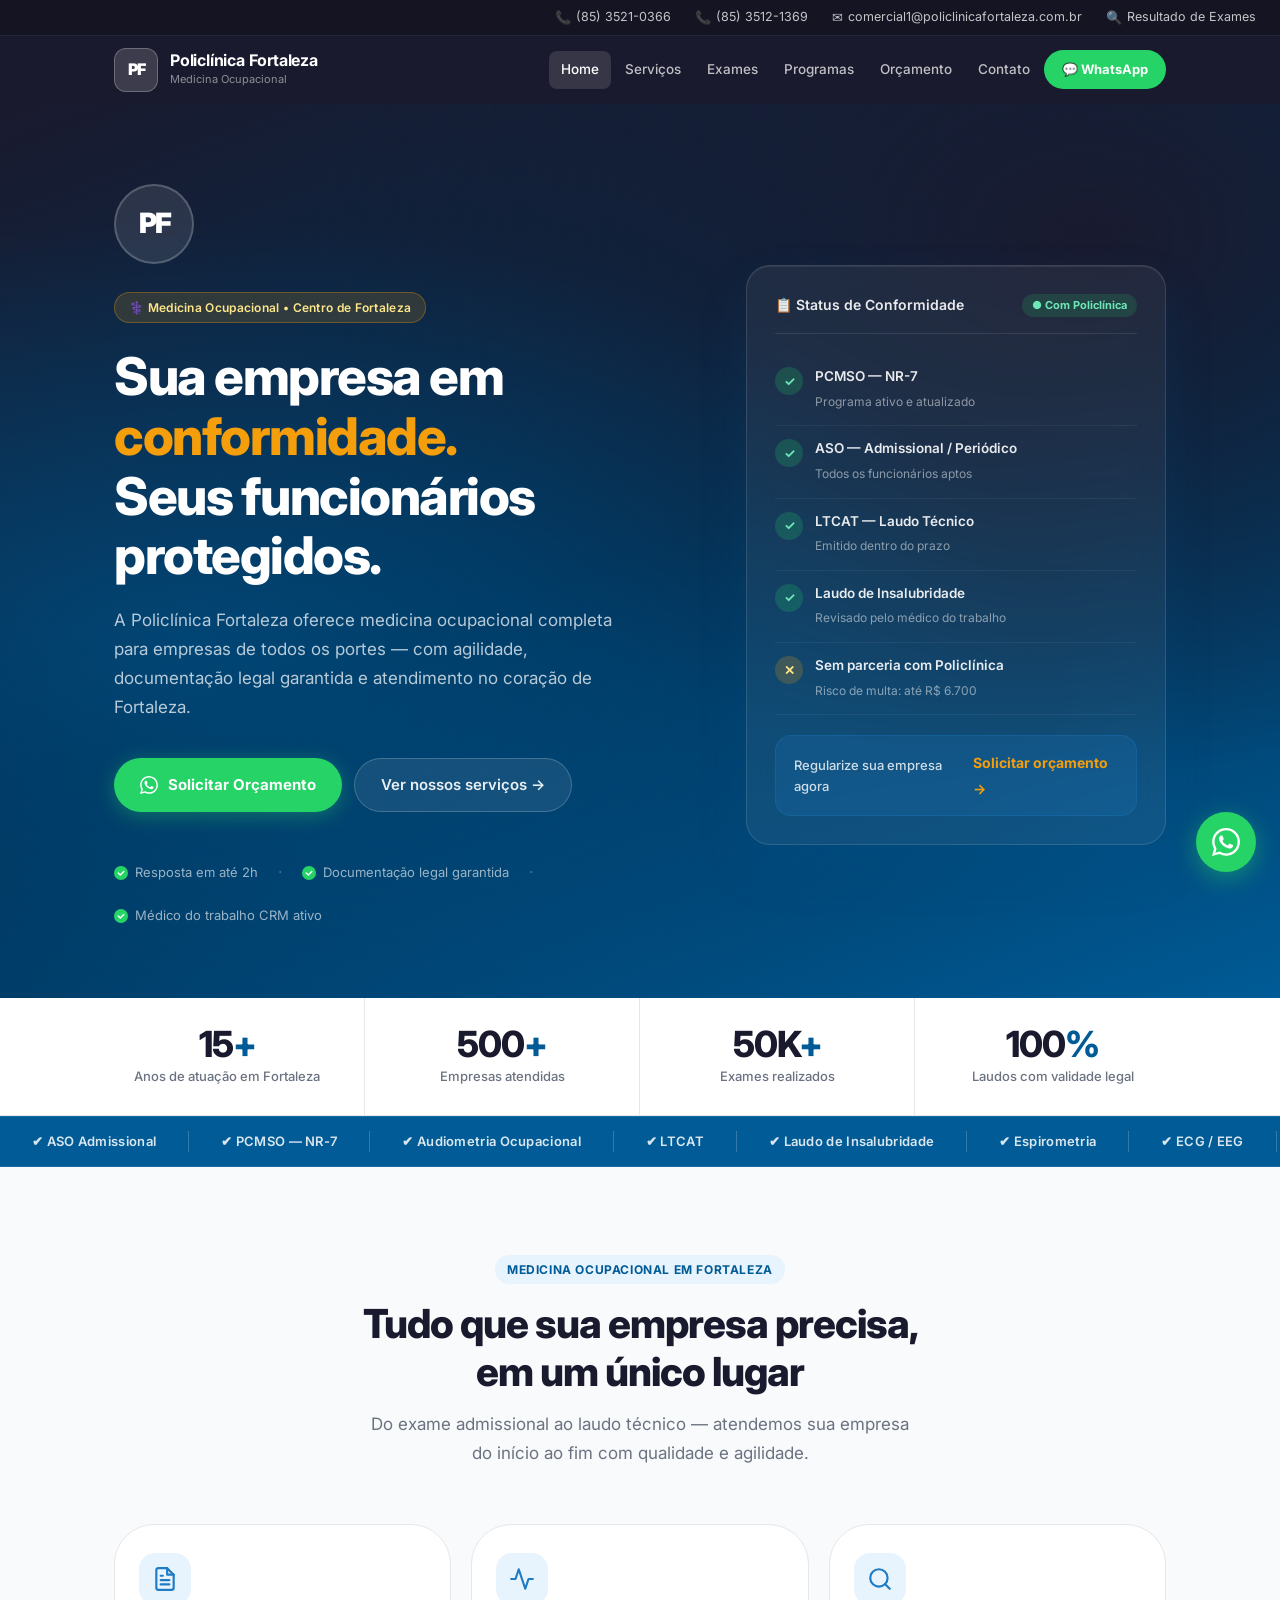
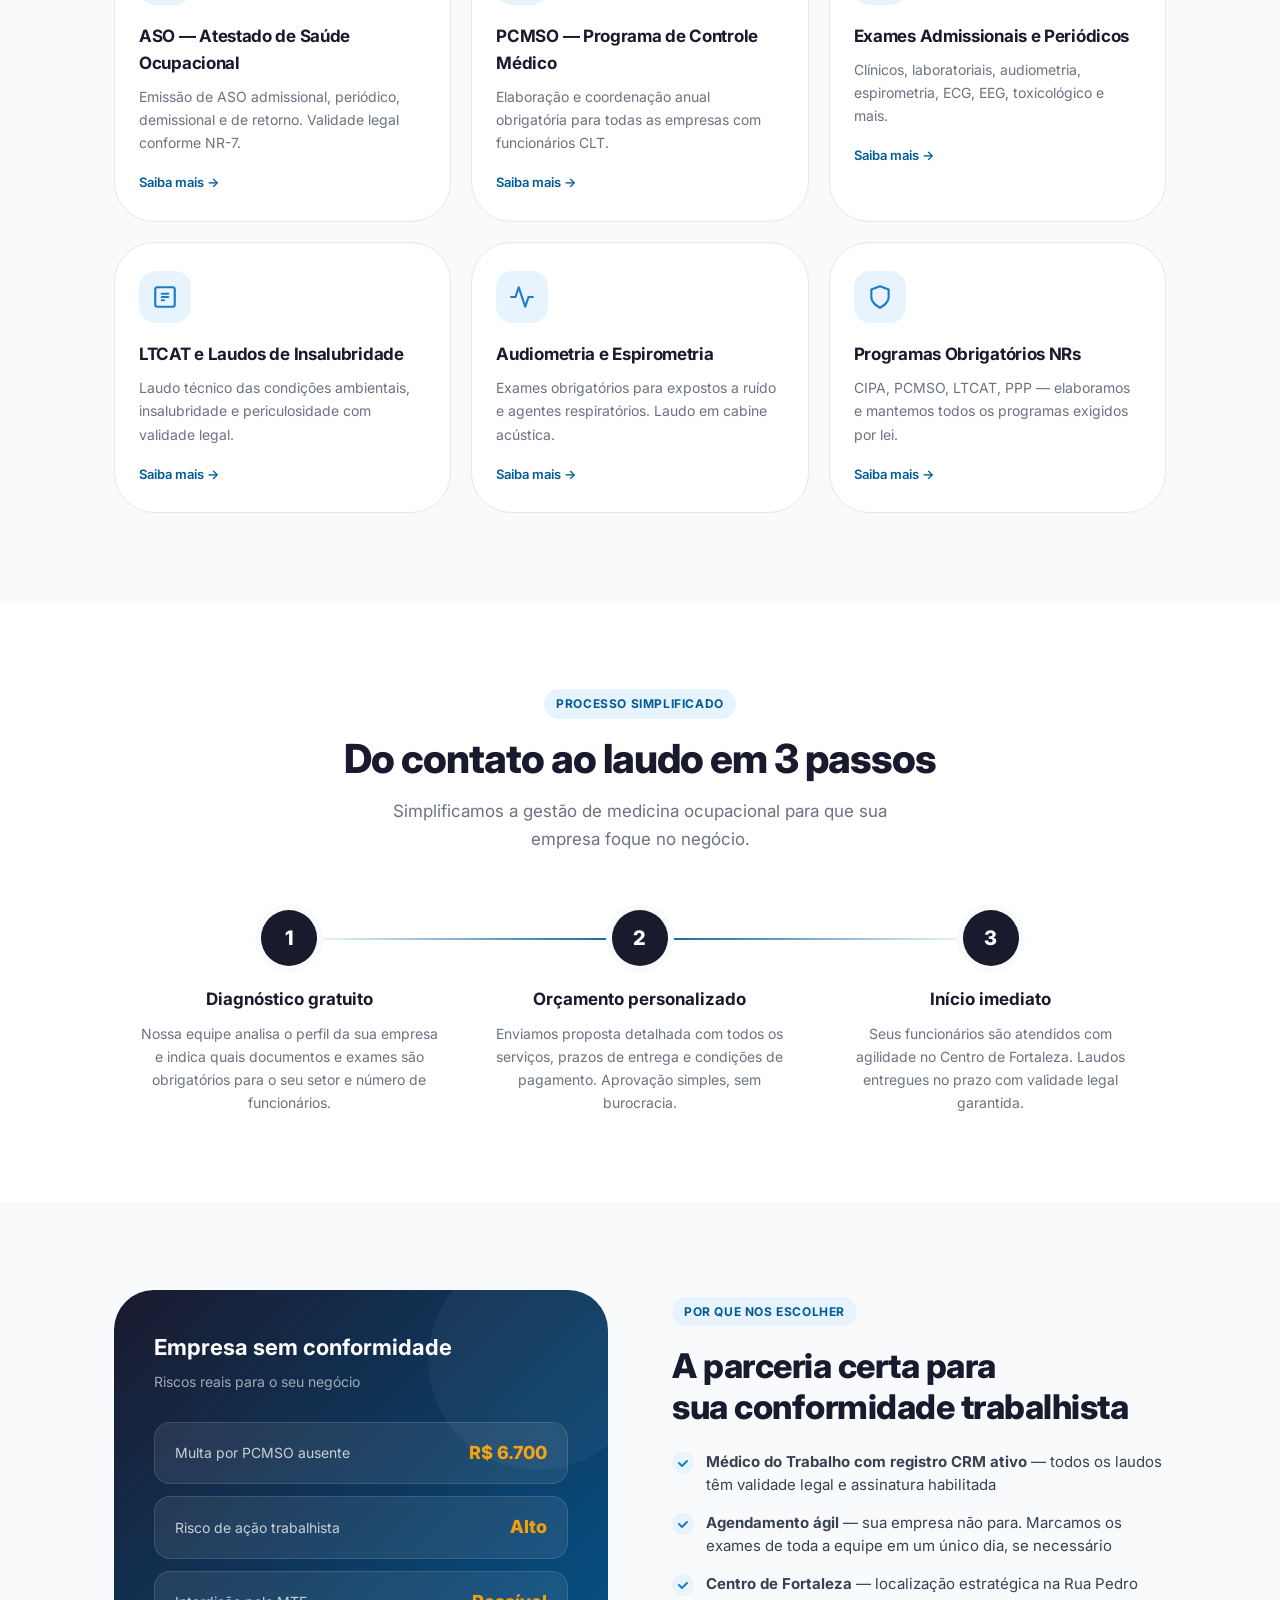
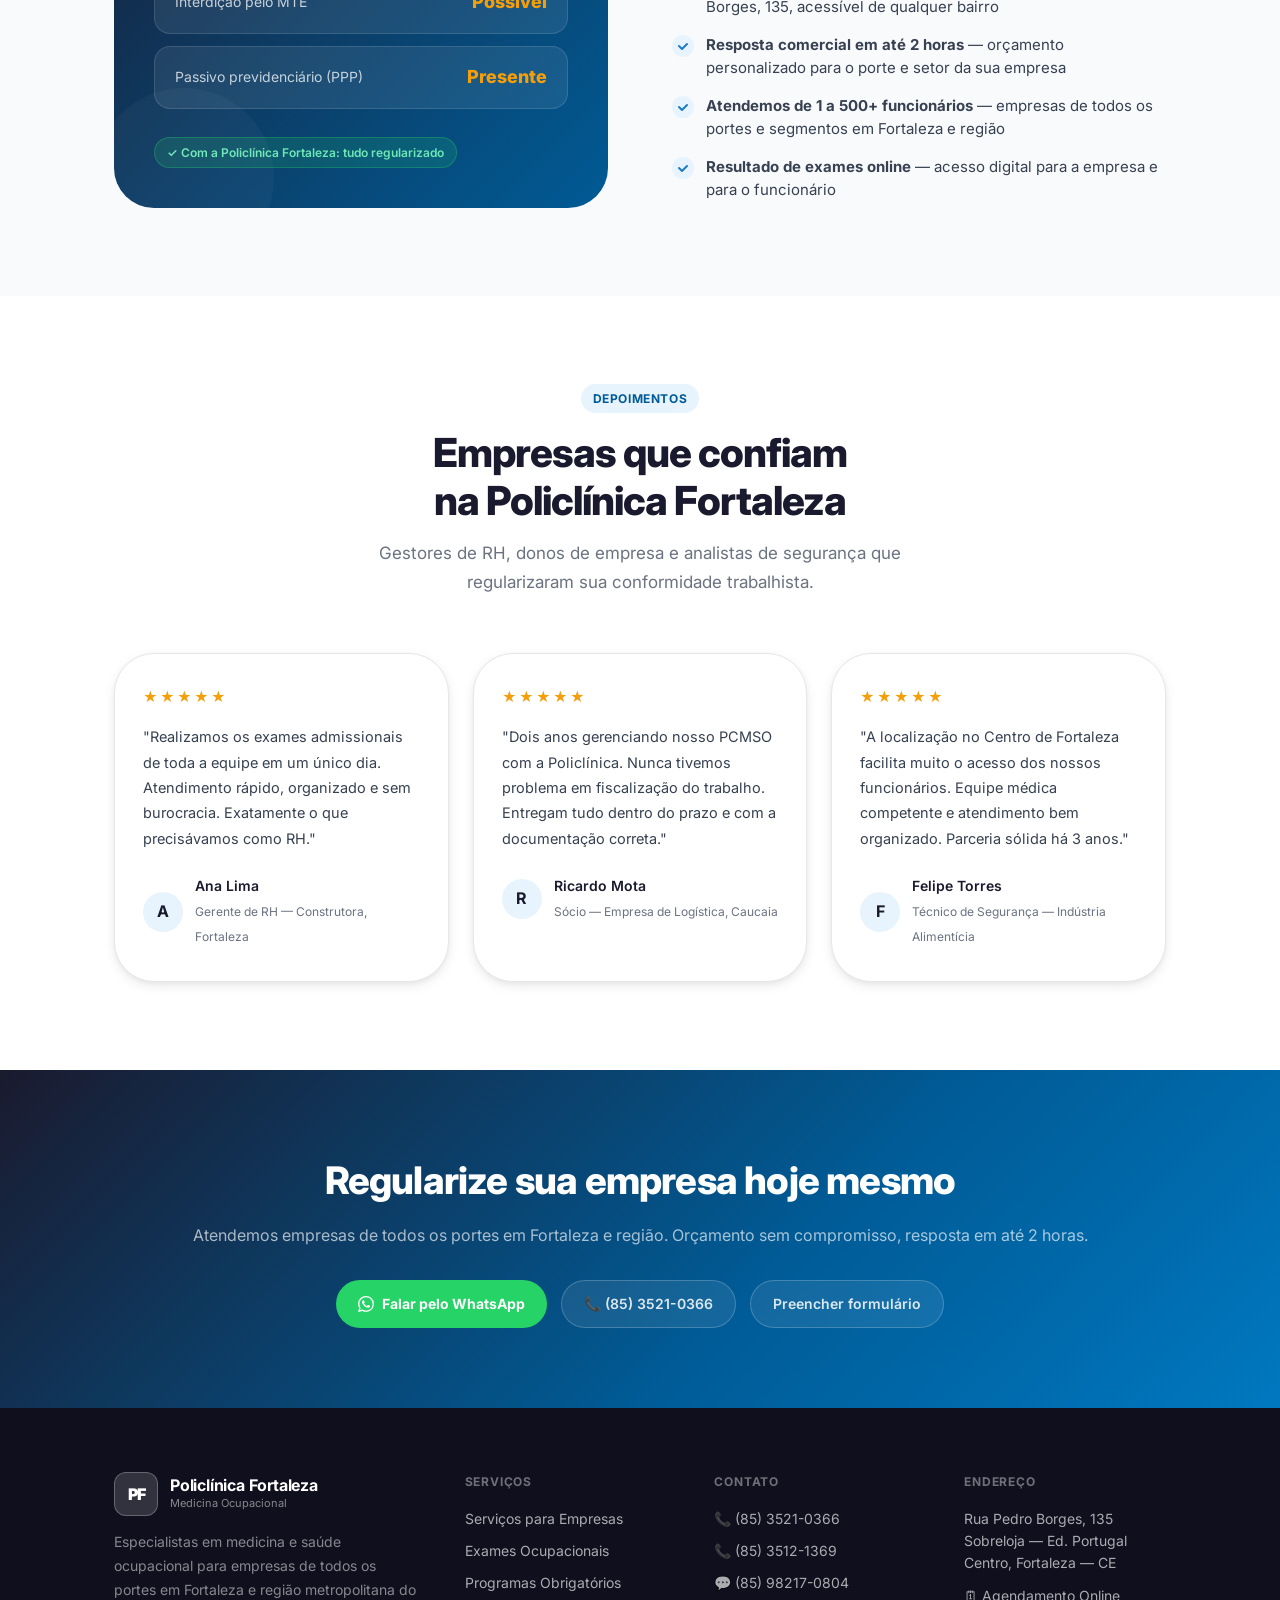
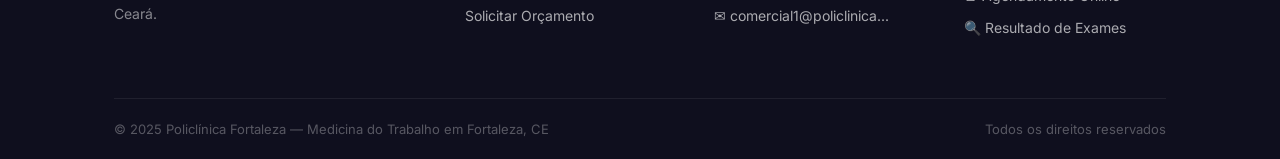
==== index.html @ 047399d8 "Site Policlinica Fortaleza - Medicina Ocupacional B2B" ====
<!DOCTYPE html>
<html lang="pt-BR">
<head>
  <meta charset="UTF-8">
  <meta name="viewport" content="width=device-width, initial-scale=1.0">
  <title>Medicina do Trabalho em Fortaleza | Policlínica Fortaleza</title>
  <meta name="description" content="Clínica especializada em medicina ocupacional para empresas em Fortaleza. ASO, PCMSO, LTCAT, exames e laudos. Atendimento ágil no Centro. Solicite orçamento!">
  <link rel="stylesheet" href="style.css">
  <script type="application/ld+json">
  {"@context":"https://schema.org","@type":"MedicalClinic","name":"Policlínica Fortaleza","description":"Medicina ocupacional e saúde do trabalho para empresas em Fortaleza","telephone":["+55-85-3521-0366","+55-85-3512-1369"],"address":{"@type":"PostalAddress","streetAddress":"Rua Pedro Borges, 135, Sobreloja — Ed. Portugal","addressLocality":"Fortaleza","addressRegion":"CE","addressCountry":"BR"},"medicalSpecialty":"OccupationalMedicine"}
  </script>
</head>
<body>

<!-- HEADER -->
<header class="site-header">
  <div class="header-strip">
    <a href="tel:+558535210366"><span class="strip-icon">📞</span> (85) 3521-0366</a>
    <a href="tel:+558535121369"><span class="strip-icon">📞</span> (85) 3512-1369</a>
    <a href="mailto:comercial1@policlinicafortaleza.com.br"><span class="strip-icon">✉</span> comercial1@policlinicafortaleza.com.br</a>
    <a href="https://www.amplus-tecnologia.com.br/clinica/resultadosexames/index.php?xi=4" target="_blank" rel="noopener"><span class="strip-icon">🔍</span> Resultado de Exames</a>
  </div>
  <div class="header-main container">
    <div class="logo-wrap">
      <div class="logo-icon">PF</div>
      <div class="logo-text">
        <strong>Policlínica Fortaleza</strong>
        <span>Medicina Ocupacional</span>
      </div>
    </div>
    <nav class="main-nav" role="navigation">
      <a href="index.html" class="active">Home</a>
      <a href="index1.html">Serviços</a>
      <a href="index2.html">Exames</a>
      <a href="index3.html">Programas</a>
      <a href="index4.html">Orçamento</a>
      <a href="index5.html">Contato</a>
      <a href="https://wa.me/5585982170804?text=Ol%C3%A1%21+Gostaria+de+um+or%C3%A7amento+para+medicina+do+trabalho+para+minha+empresa." class="header-cta" target="_blank" rel="noopener">💬 WhatsApp</a>
    </nav>
  </div>
</header>

<!-- HERO -->
<section class="hero">
  <div class="container">
    <div class="hero-grid">
      <div class="hero-content">
        <div class="logo-circle">PF</div>
        <div class="hero-badge">⚕️ Medicina Ocupacional • Centro de Fortaleza</div>
        <h1>Sua empresa em <em>conformidade.</em><br>Seus funcionários protegidos.</h1>
        <p class="hero-sub">A Policlínica Fortaleza oferece medicina ocupacional completa para empresas de todos os portes — com agilidade, documentação legal garantida e atendimento no coração de Fortaleza.</p>
        <div class="hero-btns">
          <a href="https://wa.me/5585982170804?text=Ol%C3%A1%21+Gostaria+de+um+or%C3%A7amento+para+medicina+do+trabalho+para+minha+empresa." class="btn-wa-hero" target="_blank" rel="noopener">
            <svg xmlns="http://www.w3.org/2000/svg" width="18" height="18" fill="currentColor" viewBox="0 0 24 24"><path d="M17.472 14.382c-.297-.149-1.758-.867-2.03-.967-.273-.099-.471-.148-.67.15-.197.297-.767.966-.94 1.164-.173.199-.347.223-.644.075-.297-.15-1.255-.463-2.39-1.475-.883-.788-1.48-1.761-1.653-2.059-.173-.297-.018-.458.13-.606.134-.133.298-.347.446-.52.149-.174.198-.298.298-.497.099-.198.05-.371-.025-.52-.075-.149-.669-1.612-.916-2.207-.242-.579-.487-.5-.669-.51-.173-.008-.371-.01-.57-.01-.198 0-.52.074-.792.372-.272.297-1.04 1.016-1.04 2.479 0 1.462 1.065 2.875 1.213 3.074.149.198 2.096 3.2 5.077 4.487.709.306 1.262.489 1.694.625.712.227 1.36.195 1.871.118.571-.085 1.758-.719 2.006-1.413.248-.694.248-1.289.173-1.413-.074-.124-.272-.198-.57-.347m-5.421 7.403h-.004a9.87 9.87 0 01-5.031-1.378l-.361-.214-3.741.982.998-3.648-.235-.374a9.86 9.86 0 01-1.51-5.26c.001-5.45 4.436-9.884 9.888-9.884 2.64 0 5.122 1.03 6.988 2.898a9.825 9.825 0 012.893 6.994c-.003 5.45-4.437 9.884-9.885 9.884m8.413-18.297A11.815 11.815 0 0012.05 0C5.495 0 .16 5.335.157 11.892c0 2.096.547 4.142 1.588 5.945L.057 24l6.305-1.654a11.882 11.882 0 005.683 1.448h.005c6.554 0 11.89-5.335 11.893-11.893a11.821 11.821 0 00-3.48-8.413z"/></svg>
            Solicitar Orçamento
          </a>
          <a href="index1.html" class="btn-ghost-hero">Ver nossos serviços →</a>
        </div>
        <div class="hero-proof">
          <div class="proof-item">
            <svg width="14" height="14" viewBox="0 0 20 20" fill="none"><circle cx="10" cy="10" r="10" fill="#25D366"/><path d="M6 10l3 3 5-5" stroke="white" stroke-width="2" stroke-linecap="round" stroke-linejoin="round"/></svg>
            Resposta em até 2h
          </div>
          <span class="proof-dot">·</span>
          <div class="proof-item">
            <svg width="14" height="14" viewBox="0 0 20 20" fill="none"><circle cx="10" cy="10" r="10" fill="#25D366"/><path d="M6 10l3 3 5-5" stroke="white" stroke-width="2" stroke-linecap="round" stroke-linejoin="round"/></svg>
            Documentação legal garantida
          </div>
          <span class="proof-dot">·</span>
          <div class="proof-item">
            <svg width="14" height="14" viewBox="0 0 20 20" fill="none"><circle cx="10" cy="10" r="10" fill="#25D366"/><path d="M6 10l3 3 5-5" stroke="white" stroke-width="2" stroke-linecap="round" stroke-linejoin="round"/></svg>
            Médico do trabalho CRM ativo
          </div>
        </div>
      </div>

      <!-- Compliance Card -->
      <div class="hero-visual">
        <div class="compliance-card">
          <div class="cc-header">
            <span class="cc-title">📋 Status de Conformidade</span>
            <span class="cc-status-ok">● Com Policlínica</span>
          </div>
          <div class="cc-item">
            <div class="cc-icon ok">✓</div>
            <div class="cc-item-text">
              <strong>PCMSO — NR-7</strong>
              <span>Programa ativo e atualizado</span>
            </div>
          </div>
          <div class="cc-item">
            <div class="cc-icon ok">✓</div>
            <div class="cc-item-text">
              <strong>ASO — Admissional / Periódico</strong>
              <span>Todos os funcionários aptos</span>
            </div>
          </div>
          <div class="cc-item">
            <div class="cc-icon ok">✓</div>
            <div class="cc-item-text">
              <strong>LTCAT — Laudo Técnico</strong>
              <span>Emitido dentro do prazo</span>
            </div>
          </div>
          <div class="cc-item">
            <div class="cc-icon ok">✓</div>
            <div class="cc-item-text">
              <strong>Laudo de Insalubridade</strong>
              <span>Revisado pelo médico do trabalho</span>
            </div>
          </div>
          <div class="cc-item">
            <div class="cc-icon warn">✕</div>
            <div class="cc-item-text">
              <strong>Sem parceria com Policlínica</strong>
              <span>Risco de multa: até R$ 6.700</span>
            </div>
          </div>
          <div class="cc-footer">
            <span>Regularize sua empresa agora</span>
            <a href="index4.html" style="color:inherit;"><strong>Solicitar orçamento →</strong></a>
          </div>
        </div>
      </div>
    </div>
  </div>
</section>

<!-- STATS BAR -->
<div class="stats-bar">
  <div class="container" style="padding:0;">
    <div class="stats-grid">
      <div class="stat-item">
        <div class="stat-num">15<span>+</span></div>
        <div class="stat-label">Anos de atuação em Fortaleza</div>
      </div>
      <div class="stat-item">
        <div class="stat-num">500<span>+</span></div>
        <div class="stat-label">Empresas atendidas</div>
      </div>
      <div class="stat-item">
        <div class="stat-num">50K<span>+</span></div>
        <div class="stat-label">Exames realizados</div>
      </div>
      <div class="stat-item">
        <div class="stat-num">100<span>%</span></div>
        <div class="stat-label">Laudos com validade legal</div>
      </div>
    </div>
  </div>
</div>

<!-- MARQUEE DE SERVIÇOS -->
<div class="marquee-wrap">
  <div class="marquee-track">
    <span class="marquee-item">✔ ASO Admissional</span>
    <span class="marquee-item">✔ PCMSO — NR-7</span>
    <span class="marquee-item">✔ Audiometria Ocupacional</span>
    <span class="marquee-item">✔ LTCAT</span>
    <span class="marquee-item">✔ Laudo de Insalubridade</span>
    <span class="marquee-item">✔ Espirometria</span>
    <span class="marquee-item">✔ ECG / EEG</span>
    <span class="marquee-item">✔ Exame Toxicológico</span>
    <span class="marquee-item">✔ PPP</span>
    <span class="marquee-item">✔ Laudo de Periculosidade</span>
    <span class="marquee-item">✔ Exames Laboratoriais</span>
    <span class="marquee-item">✔ Treinamentos NR</span>
    <!-- duplicado para loop contínuo -->
    <span class="marquee-item">✔ ASO Admissional</span>
    <span class="marquee-item">✔ PCMSO — NR-7</span>
    <span class="marquee-item">✔ Audiometria Ocupacional</span>
    <span class="marquee-item">✔ LTCAT</span>
    <span class="marquee-item">✔ Laudo de Insalubridade</span>
    <span class="marquee-item">✔ Espirometria</span>
    <span class="marquee-item">✔ ECG / EEG</span>
    <span class="marquee-item">✔ Exame Toxicológico</span>
    <span class="marquee-item">✔ PPP</span>
    <span class="marquee-item">✔ Laudo de Periculosidade</span>
    <span class="marquee-item">✔ Exames Laboratoriais</span>
    <span class="marquee-item">✔ Treinamentos NR</span>
  </div>
</div>

<!-- SERVIÇOS -->
<section class="section section-alt" id="servicos">
  <div class="container">
    <div class="section-header">
      <span class="tag">Medicina Ocupacional em Fortaleza</span>
      <h2>Tudo que sua empresa precisa,<br>em um único lugar</h2>
      <p>Do exame admissional ao laudo técnico — atendemos sua empresa do início ao fim com qualidade e agilidade.</p>
    </div>
    <div class="services-grid">

      <a href="index1.html" class="service-card" style="text-decoration:none;">
        <div class="service-icon">
          <svg viewBox="0 0 24 24" fill="none" stroke="#1E7BC4" stroke-width="2" stroke-linecap="round" stroke-linejoin="round"><path d="M14 2H6a2 2 0 00-2 2v16a2 2 0 002 2h12a2 2 0 002-2V8z"/><polyline points="14 2 14 8 20 8"/><line x1="16" y1="13" x2="8" y2="13"/><line x1="16" y1="17" x2="8" y2="17"/><polyline points="10 9 9 9 8 9"/></svg>
        </div>
        <h3>ASO — Atestado de Saúde Ocupacional</h3>
        <p>Emissão de ASO admissional, periódico, demissional e de retorno. Validade legal conforme NR-7.</p>
        <span class="service-link">Saiba mais →</span>
      </a>

      <a href="index1.html" class="service-card" style="text-decoration:none;">
        <div class="service-icon">
          <svg viewBox="0 0 24 24" fill="none" stroke="#1E7BC4" stroke-width="2" stroke-linecap="round" stroke-linejoin="round"><path d="M22 12h-4l-3 9L9 3l-3 9H2"/></svg>
        </div>
        <h3>PCMSO — Programa de Controle Médico</h3>
        <p>Elaboração e coordenação anual obrigatória para todas as empresas com funcionários CLT.</p>
        <span class="service-link">Saiba mais →</span>
      </a>

      <a href="index2.html" class="service-card" style="text-decoration:none;">
        <div class="service-icon">
          <svg viewBox="0 0 24 24" fill="none" stroke="#1E7BC4" stroke-width="2" stroke-linecap="round" stroke-linejoin="round"><circle cx="11" cy="11" r="8"/><line x1="21" y1="21" x2="16.65" y2="16.65"/></svg>
        </div>
        <h3>Exames Admissionais e Periódicos</h3>
        <p>Clínicos, laboratoriais, audiometria, espirometria, ECG, EEG, toxicológico e mais.</p>
        <span class="service-link">Saiba mais →</span>
      </a>

      <a href="index3.html" class="service-card" style="text-decoration:none;">
        <div class="service-icon">
          <svg viewBox="0 0 24 24" fill="none" stroke="#1E7BC4" stroke-width="2" stroke-linecap="round" stroke-linejoin="round"><rect x="3" y="3" width="18" height="18" rx="2" ry="2"/><line x1="9" y1="9" x2="15" y2="9"/><line x1="9" y1="12" x2="15" y2="12"/><line x1="9" y1="15" x2="11" y2="15"/></svg>
        </div>
        <h3>LTCAT e Laudos de Insalubridade</h3>
        <p>Laudo técnico das condições ambientais, insalubridade e periculosidade com validade legal.</p>
        <span class="service-link">Saiba mais →</span>
      </a>

      <a href="index2.html" class="service-card" style="text-decoration:none;">
        <div class="service-icon">
          <svg viewBox="0 0 24 24" fill="none" stroke="#1E7BC4" stroke-width="2" stroke-linecap="round" stroke-linejoin="round"><polyline points="22 12 18 12 15 21 9 3 6 12 2 12"/></svg>
        </div>
        <h3>Audiometria e Espirometria</h3>
        <p>Exames obrigatórios para expostos a ruído e agentes respiratórios. Laudo em cabine acústica.</p>
        <span class="service-link">Saiba mais →</span>
      </a>

      <a href="index3.html" class="service-card" style="text-decoration:none;">
        <div class="service-icon">
          <svg viewBox="0 0 24 24" fill="none" stroke="#1E7BC4" stroke-width="2" stroke-linecap="round" stroke-linejoin="round"><path d="M12 22s8-4 8-10V5l-8-3-8 3v7c0 6 8 10 8 10z"/></svg>
        </div>
        <h3>Programas Obrigatórios NRs</h3>
        <p>CIPA, PCMSO, LTCAT, PPP — elaboramos e mantemos todos os programas exigidos por lei.</p>
        <span class="service-link">Saiba mais →</span>
      </a>

    </div>
  </div>
</section>

<!-- COMO FUNCIONA -->
<section class="section">
  <div class="container">
    <div class="section-header">
      <span class="tag">Processo simplificado</span>
      <h2>Do contato ao laudo em 3 passos</h2>
      <p>Simplificamos a gestão de medicina ocupacional para que sua empresa foque no negócio.</p>
    </div>
    <div class="steps-grid">
      <div class="step">
        <div class="step-num">1</div>
        <h3>Diagnóstico gratuito</h3>
        <p>Nossa equipe analisa o perfil da sua empresa e indica quais documentos e exames são obrigatórios para o seu setor e número de funcionários.</p>
      </div>
      <div class="step">
        <div class="step-num">2</div>
        <h3>Orçamento personalizado</h3>
        <p>Enviamos proposta detalhada com todos os serviços, prazos de entrega e condições de pagamento. Aprovação simples, sem burocracia.</p>
      </div>
      <div class="step">
        <div class="step-num">3</div>
        <h3>Início imediato</h3>
        <p>Seus funcionários são atendidos com agilidade no Centro de Fortaleza. Laudos entregues no prazo com validade legal garantida.</p>
      </div>
    </div>
  </div>
</section>

<!-- POR QUE ESCOLHER -->
<section class="section section-alt">
  <div class="container">
    <div class="split-grid">
      <div class="split-visual">
        <div class="visual-header">
          <h3>Empresa sem conformidade</h3>
          <p>Riscos reais para o seu negócio</p>
        </div>
        <div class="visual-metric">
          <span class="metric-left">Multa por PCMSO ausente</span>
          <span class="metric-val">R$ 6.700</span>
        </div>
        <div class="visual-metric">
          <span class="metric-left">Risco de ação trabalhista</span>
          <span class="metric-val">Alto</span>
        </div>
        <div class="visual-metric">
          <span class="metric-left">Interdição pelo MTE</span>
          <span class="metric-val">Possível</span>
        </div>
        <div class="visual-metric">
          <span class="metric-left">Passivo previdenciário (PPP)</span>
          <span class="metric-val">Presente</span>
        </div>
        <div class="visual-badge">
          ✓ Com a Policlínica Fortaleza: tudo regularizado
        </div>
      </div>
      <div>
        <span class="tag" style="margin-bottom:20px;display:inline-flex;">Por que nos escolher</span>
        <h2 style="font-size:clamp(26px,3vw,34px);font-weight:800;color:var(--navy);letter-spacing:-.5px;line-height:1.2;margin-bottom:24px;">A parceria certa para<br>sua conformidade trabalhista</h2>
        <ul class="checklist">
          <li>
            <div class="check-icon"><svg viewBox="0 0 12 12" fill="none" stroke="#1E7BC4" stroke-width="2" stroke-linecap="round" stroke-linejoin="round"><path d="M2 6l3 3 5-5"/></svg></div>
            <div><strong>Médico do Trabalho com registro CRM ativo</strong> — todos os laudos têm validade legal e assinatura habilitada</div>
          </li>
          <li>
            <div class="check-icon"><svg viewBox="0 0 12 12" fill="none" stroke="#1E7BC4" stroke-width="2" stroke-linecap="round" stroke-linejoin="round"><path d="M2 6l3 3 5-5"/></svg></div>
            <div><strong>Agendamento ágil</strong> — sua empresa não para. Marcamos os exames de toda a equipe em um único dia, se necessário</div>
          </li>
          <li>
            <div class="check-icon"><svg viewBox="0 0 12 12" fill="none" stroke="#1E7BC4" stroke-width="2" stroke-linecap="round" stroke-linejoin="round"><path d="M2 6l3 3 5-5"/></svg></div>
            <div><strong>Centro de Fortaleza</strong> — localização estratégica na Rua Pedro Borges, 135, acessível de qualquer bairro</div>
          </li>
          <li>
            <div class="check-icon"><svg viewBox="0 0 12 12" fill="none" stroke="#1E7BC4" stroke-width="2" stroke-linecap="round" stroke-linejoin="round"><path d="M2 6l3 3 5-5"/></svg></div>
            <div><strong>Resposta comercial em até 2 horas</strong> — orçamento personalizado para o porte e setor da sua empresa</div>
          </li>
          <li>
            <div class="check-icon"><svg viewBox="0 0 12 12" fill="none" stroke="#1E7BC4" stroke-width="2" stroke-linecap="round" stroke-linejoin="round"><path d="M2 6l3 3 5-5"/></svg></div>
            <div><strong>Atendemos de 1 a 500+ funcionários</strong> — empresas de todos os portes e segmentos em Fortaleza e região</div>
          </li>
          <li>
            <div class="check-icon"><svg viewBox="0 0 12 12" fill="none" stroke="#1E7BC4" stroke-width="2" stroke-linecap="round" stroke-linejoin="round"><path d="M2 6l3 3 5-5"/></svg></div>
            <div><strong>Resultado de exames online</strong> — acesso digital para a empresa e para o funcionário</div>
          </li>
        </ul>
      </div>
    </div>
  </div>
</section>

<!-- DEPOIMENTOS -->
<section class="section">
  <div class="container">
    <div class="section-header">
      <span class="tag">Depoimentos</span>
      <h2>Empresas que confiam<br>na Policlínica Fortaleza</h2>
      <p>Gestores de RH, donos de empresa e analistas de segurança que regularizaram sua conformidade trabalhista.</p>
    </div>
    <div class="testi-grid">
      <div class="testi-card">
        <div class="testi-stars">★★★★★</div>
        <p class="testi-text">"Realizamos os exames admissionais de toda a equipe em um único dia. Atendimento rápido, organizado e sem burocracia. Exatamente o que precisávamos como RH."</p>
        <div class="testi-author">
          <div class="testi-avatar">A</div>
          <div class="testi-info">
            <strong>Ana Lima</strong>
            <span>Gerente de RH — Construtora, Fortaleza</span>
          </div>
        </div>
      </div>
      <div class="testi-card">
        <div class="testi-stars">★★★★★</div>
        <p class="testi-text">"Dois anos gerenciando nosso PCMSO com a Policlínica. Nunca tivemos problema em fiscalização do trabalho. Entregam tudo dentro do prazo e com a documentação correta."</p>
        <div class="testi-author">
          <div class="testi-avatar">R</div>
          <div class="testi-info">
            <strong>Ricardo Mota</strong>
            <span>Sócio — Empresa de Logística, Caucaia</span>
          </div>
        </div>
      </div>
      <div class="testi-card">
        <div class="testi-stars">★★★★★</div>
        <p class="testi-text">"A localização no Centro de Fortaleza facilita muito o acesso dos nossos funcionários. Equipe médica competente e atendimento bem organizado. Parceria sólida há 3 anos."</p>
        <div class="testi-author">
          <div class="testi-avatar">F</div>
          <div class="testi-info">
            <strong>Felipe Torres</strong>
            <span>Técnico de Segurança — Indústria Alimentícia</span>
          </div>
        </div>
      </div>
    </div>
  </div>
</section>

<!-- CTA FINAL -->
<section class="cta-full">
  <div class="container">
    <h2>Regularize sua empresa hoje mesmo</h2>
    <p>Atendemos empresas de todos os portes em Fortaleza e região. Orçamento sem compromisso, resposta em até 2 horas.</p>
    <div class="cta-full-btns">
      <a href="https://wa.me/5585982170804?text=Ol%C3%A1%21+Gostaria+de+um+or%C3%A7amento+para+medicina+do+trabalho+para+minha+empresa." class="btn-wa" target="_blank" rel="noopener">
        <svg xmlns="http://www.w3.org/2000/svg" width="16" height="16" fill="currentColor" viewBox="0 0 24 24"><path d="M17.472 14.382c-.297-.149-1.758-.867-2.03-.967-.273-.099-.471-.148-.67.15-.197.297-.767.966-.94 1.164-.173.199-.347.223-.644.075-.297-.15-1.255-.463-2.39-1.475-.883-.788-1.48-1.761-1.653-2.059-.173-.297-.018-.458.13-.606.134-.133.298-.347.446-.52.149-.174.198-.298.298-.497.099-.198.05-.371-.025-.52-.075-.149-.669-1.612-.916-2.207-.242-.579-.487-.5-.669-.51-.173-.008-.371-.01-.57-.01-.198 0-.52.074-.792.372-.272.297-1.04 1.016-1.04 2.479 0 1.462 1.065 2.875 1.213 3.074.149.198 2.096 3.2 5.077 4.487.709.306 1.262.489 1.694.625.712.227 1.36.195 1.871.118.571-.085 1.758-.719 2.006-1.413.248-.694.248-1.289.173-1.413-.074-.124-.272-.198-.57-.347m-5.421 7.403h-.004a9.87 9.87 0 01-5.031-1.378l-.361-.214-3.741.982.998-3.648-.235-.374a9.86 9.86 0 01-1.51-5.26c.001-5.45 4.436-9.884 9.888-9.884 2.64 0 5.122 1.03 6.988 2.898a9.825 9.825 0 012.893 6.994c-.003 5.45-4.437 9.884-9.885 9.884m8.413-18.297A11.815 11.815 0 0012.05 0C5.495 0 .16 5.335.157 11.892c0 2.096.547 4.142 1.588 5.945L.057 24l6.305-1.654a11.882 11.882 0 005.683 1.448h.005c6.554 0 11.89-5.335 11.893-11.893a11.821 11.821 0 00-3.48-8.413z"/></svg>
        Falar pelo WhatsApp
      </a>
      <a href="tel:+558535210366" class="btn-outline-white">📞 (85) 3521-0366</a>
      <a href="index4.html" class="btn-outline-white">Preencher formulário</a>
    </div>
  </div>
</section>

<!-- FOOTER -->
<footer class="site-footer">
  <div class="container">
    <div class="footer-main">
      <div class="footer-brand">
        <div class="logo-wrap">
          <div class="logo-icon">PF</div>
          <div class="logo-text">
            <strong>Policlínica Fortaleza</strong>
            <span>Medicina Ocupacional</span>
          </div>
        </div>
        <p>Especialistas em medicina e saúde ocupacional para empresas de todos os portes em Fortaleza e região metropolitana do Ceará.</p>
      </div>
      <div class="footer-col">
        <h5>Serviços</h5>
        <a href="index1.html">Serviços para Empresas</a>
        <a href="index2.html">Exames Ocupacionais</a>
        <a href="index3.html">Programas Obrigatórios</a>
        <a href="index4.html">Solicitar Orçamento</a>
      </div>
      <div class="footer-col">
        <h5>Contato</h5>
        <a href="tel:+558535210366">📞 (85) 3521-0366</a>
        <a href="tel:+558535121369">📞 (85) 3512-1369</a>
        <a href="https://wa.me/5585982170804?text=Ol%C3%A1%21+Gostaria+de+um+or%C3%A7amento+para+medicina+do+trabalho+para+minha+empresa." target="_blank" rel="noopener">💬 (85) 98217-0804</a>
        <a href="mailto:comercial1@policlinicafortaleza.com.br">✉ comercial1@policlinica...</a>
      </div>
      <div class="footer-col">
        <h5>Endereço</h5>
        <a href="https://maps.google.com/?q=Rua+Pedro+Borges+135+Centro+Fortaleza" target="_blank" rel="noopener">Rua Pedro Borges, 135<br>Sobreloja — Ed. Portugal<br>Centro, Fortaleza — CE</a>
        <a href="https://www.amplus-tecnologia.com.br/clinica/agendamento.php?xi=4" target="_blank" rel="noopener" style="margin-top:10px;">🗓 Agendamento Online</a>
        <a href="https://www.amplus-tecnologia.com.br/clinica/resultadosexames/index.php?xi=4" target="_blank" rel="noopener">🔍 Resultado de Exames</a>
      </div>
    </div>
    <div class="footer-bottom">
      <span>© 2025 Policlínica Fortaleza — Medicina do Trabalho em Fortaleza, CE</span>
      <span>Todos os direitos reservados</span>
    </div>
  </div>
</footer>

<!-- Floating WhatsApp -->
<a href="https://wa.me/5585982170804?text=Ol%C3%A1%21+Gostaria+de+um+or%C3%A7amento+para+medicina+do+trabalho+para+minha+empresa." class="wa-fab" target="_blank" rel="noopener" aria-label="WhatsApp">
  <svg xmlns="http://www.w3.org/2000/svg" viewBox="0 0 24 24"><path d="M17.472 14.382c-.297-.149-1.758-.867-2.03-.967-.273-.099-.471-.148-.67.15-.197.297-.767.966-.94 1.164-.173.199-.347.223-.644.075-.297-.15-1.255-.463-2.39-1.475-.883-.788-1.48-1.761-1.653-2.059-.173-.297-.018-.458.13-.606.134-.133.298-.347.446-.52.149-.174.198-.298.298-.497.099-.198.05-.371-.025-.52-.075-.149-.669-1.612-.916-2.207-.242-.579-.487-.5-.669-.51-.173-.008-.371-.01-.57-.01-.198 0-.52.074-.792.372-.272.297-1.04 1.016-1.04 2.479 0 1.462 1.065 2.875 1.213 3.074.149.198 2.096 3.2 5.077 4.487.709.306 1.262.489 1.694.625.712.227 1.36.195 1.871.118.571-.085 1.758-.719 2.006-1.413.248-.694.248-1.289.173-1.413-.074-.124-.272-.198-.57-.347m-5.421 7.403h-.004a9.87 9.87 0 01-5.031-1.378l-.361-.214-3.741.982.998-3.648-.235-.374a9.86 9.86 0 01-1.51-5.26c.001-5.45 4.436-9.884 9.888-9.884 2.64 0 5.122 1.03 6.988 2.898a9.825 9.825 0 012.893 6.994c-.003 5.45-4.437 9.884-9.885 9.884m8.413-18.297A11.815 11.815 0 0012.05 0C5.495 0 .16 5.335.157 11.892c0 2.096.547 4.142 1.588 5.945L.057 24l6.305-1.654a11.882 11.882 0 005.683 1.448h.005c6.554 0 11.89-5.335 11.893-11.893a11.821 11.821 0 00-3.48-8.413z"/></svg>
</a>

</body>
</html>
---- style.css ----
/* =====================================================
   Policlínica Fortaleza — Redesign Profissional B2B
   ===================================================== */

@import url('https://fonts.googleapis.com/css2?family=Inter:wght@400;500;600;700;800&display=swap');

:root {
  /* Cores originais do site policlinicafortaleza.com.br */
  --navy:        #1a1a2e;   /* --color-dark original */
  --navy-dark:   #0f0f1e;
  --navy-mid:    #005b96;   /* --color-primary original */
  --blue:        #005b96;   /* --color-primary original */
  --blue-mid:    #1a6faa;
  --blue-light:  #e8f4fd;   /* --color-accent original */
  --amber:       #F59E0B;
  --amber-light: #FEF3C7;
  --green-wa:    #25D366;
  --green-dark:  #1aab52;
  --red-alert:   #DC2626;
  --text:        #111827;
  --text-2:      #374151;
  --text-3:      #6B7280;
  --border:      #E5E7EB;
  --bg:          #F8FAFC;
  --white:       #FFFFFF;

  --sh-sm:  0 1px 3px rgba(0,0,0,.08), 0 1px 2px rgba(0,0,0,.04);
  --sh-md:  0 4px 12px rgba(0,0,0,.08), 0 2px 4px rgba(0,0,0,.04);
  --sh-lg:  0 12px 28px rgba(0,0,0,.1),  0 4px 8px rgba(0,0,0,.04);
  --sh-xl:  0 24px 48px rgba(0,91,150,.18);

  /* Border-radius — mais arredondado como o original */
  --r-sm: 8px;
  --r-md: 16px;
  --r-lg: 24px;
  --r-xl: 40px;
}

/* ---------- Reset & Base ---------- */
*, *::before, *::after { box-sizing: border-box; margin: 0; padding: 0; }
html { scroll-behavior: smooth; }
body {
  font-family: 'Inter', -apple-system, BlinkMacSystemFont, sans-serif;
  color: var(--text);
  background: var(--white);
  line-height: 1.6;
  -webkit-font-smoothing: antialiased;
}
img { display: block; max-width: 100%; }
a { color: var(--blue); text-decoration: none; transition: color .2s; }
a:hover { color: var(--navy); }

.container { max-width: 1100px; margin: 0 auto; padding: 0 24px; }

/* ---------- Utility ---------- */
.tag {
  display: inline-flex;
  align-items: center;
  gap: 6px;
  background: var(--blue-light);
  color: var(--navy-mid);
  font-size: 12px;
  font-weight: 700;
  letter-spacing: .6px;
  text-transform: uppercase;
  padding: 5px 12px;
  border-radius: 50px;
}
.tag.amber { background: var(--amber-light); color: #92400E; }
.tag.green { background: #D1FAE5; color: #065F46; }

/* ---------- HEADER ---------- */
.site-header {
  position: sticky;
  top: 0;
  z-index: 1000;
  background: var(--navy);
}
.header-strip {
  background: rgba(0,0,0,.25);
  border-bottom: 1px solid rgba(255,255,255,.07);
  padding: 7px 24px;
  display: flex;
  justify-content: flex-end;
  align-items: center;
  gap: 24px;
  font-size: 12.5px;
  color: rgba(255,255,255,.7);
  flex-wrap: wrap;
}
.header-strip a {
  color: rgba(255,255,255,.75);
  display: flex;
  align-items: center;
  gap: 5px;
  transition: color .2s;
}
.header-strip a:hover { color: #fff; }
.header-strip .strip-icon { font-size: 13px; }

.header-main {
  display: flex;
  align-items: center;
  justify-content: space-between;
  padding: 0 24px;
  height: 68px;
  gap: 16px;
}
.logo-wrap { display: flex; align-items: center; gap: 12px; flex-shrink: 0; }
.logo-icon {
  width: 44px; height: 44px;
  background: rgba(255,255,255,.15);
  border: 1.5px solid rgba(255,255,255,.25);
  border-radius: 12px;
  display: flex; align-items: center; justify-content: center;
  font-size: 16px;
  font-weight: 900;
  color: #fff;
  letter-spacing: -1px;
  flex-shrink: 0;
}
.logo-text strong {
  display: block;
  color: #fff;
  font-size: 16px;
  font-weight: 700;
  letter-spacing: -.2px;
  line-height: 1.2;
}
.logo-text span {
  display: block;
  color: rgba(255,255,255,.5);
  font-size: 11px;
  font-weight: 400;
}
.main-nav { display: flex; align-items: center; gap: 2px; }
.main-nav a {
  color: rgba(255,255,255,.72);
  font-size: 13.5px;
  font-weight: 500;
  padding: 8px 12px;
  border-radius: var(--r-sm);
  white-space: nowrap;
  transition: color .2s, background .2s;
}
.main-nav a:hover { color: #fff; background: rgba(255,255,255,.08); }
.main-nav a.active { color: #fff; background: rgba(255,255,255,.12); }
.header-cta {
  background: var(--green-wa);
  color: #fff !important;
  padding: 9px 18px !important;
  border-radius: 50px !important;
  font-weight: 700 !important;
  font-size: 13px !important;
  white-space: nowrap;
  transition: background .2s, transform .1s;
}
.header-cta:hover { background: var(--green-dark) !important; color: #fff !important; transform: translateY(-1px); }

/* ---------- HERO ---------- */
.hero {
  background: var(--navy);
  background-image:
    radial-gradient(ellipse at 15% 60%, rgba(0,91,150,.55) 0%, transparent 55%),
    radial-gradient(ellipse at 85% 15%, rgba(26,26,46,.95) 0%, transparent 50%),
    linear-gradient(160deg, var(--navy) 0%, #002d50 50%, var(--navy-mid) 100%);
  min-height: 92vh;
  display: flex;
  align-items: center;
  padding: 80px 0 72px;
  color: #fff;
  overflow: hidden;
  position: relative;
}
.hero-grid {
  display: grid;
  grid-template-columns: 1fr 420px;
  gap: 60px;
  align-items: center;
}
.hero-badge {
  display: inline-flex;
  align-items: center;
  gap: 8px;
  background: rgba(245,158,11,.15);
  border: 1px solid rgba(245,158,11,.3);
  color: #FDE68A;
  font-size: 12px;
  font-weight: 600;
  padding: 5px 14px;
  border-radius: 50px;
  margin-bottom: 24px;
  letter-spacing: .3px;
}
.hero h1 {
  font-size: clamp(32px, 4.5vw, 52px);
  font-weight: 800;
  line-height: 1.15;
  letter-spacing: -1.5px;
  margin-bottom: 20px;
  color: #fff;
}
.hero h1 em {
  font-style: normal;
  color: var(--amber);
}
.hero-sub {
  font-size: 17px;
  color: rgba(255,255,255,.72);
  max-width: 500px;
  line-height: 1.7;
  margin-bottom: 36px;
  font-weight: 400;
}
.hero-btns { display: flex; gap: 12px; flex-wrap: wrap; margin-bottom: 48px; }
.btn-wa-hero {
  display: inline-flex;
  align-items: center;
  gap: 10px;
  background: var(--green-wa);
  color: #fff;
  font-size: 15px;
  font-weight: 700;
  padding: 14px 26px;
  border-radius: 50px;
  box-shadow: 0 4px 20px rgba(37,211,102,.35);
  transition: all .2s;
}
.btn-wa-hero:hover { background: var(--green-dark); color: #fff; transform: translateY(-2px); box-shadow: 0 8px 28px rgba(37,211,102,.45); }
.btn-ghost-hero {
  display: inline-flex;
  align-items: center;
  gap: 10px;
  background: rgba(255,255,255,.08);
  color: rgba(255,255,255,.9);
  font-size: 15px;
  font-weight: 600;
  padding: 14px 26px;
  border-radius: 50px;
  border: 1px solid rgba(255,255,255,.2);
  transition: all .2s;
}
.btn-ghost-hero:hover { background: rgba(255,255,255,.15); color: #fff; border-color: rgba(255,255,255,.35); }

.hero-proof {
  display: flex;
  align-items: center;
  gap: 20px;
  flex-wrap: wrap;
}
.proof-item {
  display: flex;
  align-items: center;
  gap: 7px;
  font-size: 13px;
  color: rgba(255,255,255,.6);
}
.proof-dot { color: rgba(255,255,255,.25); }

/* Hero Visual — compliance card */
.hero-visual { position: relative; }
.compliance-card {
  background: rgba(255,255,255,.06);
  border: 1px solid rgba(255,255,255,.12);
  backdrop-filter: blur(16px);
  border-radius: var(--r-lg);
  padding: 28px;
  box-shadow: var(--sh-xl), inset 0 1px 0 rgba(255,255,255,.08);
}
.cc-header {
  display: flex;
  align-items: center;
  justify-content: space-between;
  margin-bottom: 20px;
  padding-bottom: 16px;
  border-bottom: 1px solid rgba(255,255,255,.1);
}
.cc-title { color: rgba(255,255,255,.9); font-size: 14px; font-weight: 600; }
.cc-status-ok {
  display: flex;
  align-items: center;
  gap: 5px;
  background: rgba(37,211,102,.15);
  color: #6EE7B7;
  font-size: 11px;
  font-weight: 700;
  padding: 3px 10px;
  border-radius: 50px;
}
.cc-status-risk {
  display: flex;
  align-items: center;
  gap: 5px;
  background: rgba(220,38,38,.2);
  color: #FCA5A5;
  font-size: 11px;
  font-weight: 700;
  padding: 3px 10px;
  border-radius: 50px;
}
.cc-item {
  display: flex;
  align-items: flex-start;
  gap: 12px;
  padding: 12px 0;
  border-bottom: 1px solid rgba(255,255,255,.06);
}
.cc-item:last-of-type { border-bottom: none; }
.cc-icon {
  width: 28px; height: 28px;
  border-radius: 50%;
  display: flex; align-items: center; justify-content: center;
  font-size: 13px;
  font-weight: 700;
  flex-shrink: 0;
  margin-top: 1px;
}
.cc-icon.ok { background: rgba(37,211,102,.2); color: #6EE7B7; }
.cc-icon.warn { background: rgba(245,158,11,.2); color: #FDE68A; }
.cc-icon.risk { background: rgba(220,38,38,.2); color: #FCA5A5; }
.cc-item-text strong { display: block; color: rgba(255,255,255,.9); font-size: 13.5px; font-weight: 600; }
.cc-item-text span { color: rgba(255,255,255,.5); font-size: 12px; }
.cc-footer {
  margin-top: 20px;
  padding: 14px 18px;
  background: rgba(30,123,196,.2);
  border-radius: var(--r-md);
  border: 1px solid rgba(30,123,196,.3);
  display: flex;
  align-items: center;
  justify-content: space-between;
}
.cc-footer span { color: rgba(255,255,255,.8); font-size: 13px; font-weight: 500; }
.cc-footer strong { color: var(--amber); font-size: 14px; font-weight: 700; }

/* ---------- STATS BAR ---------- */
.stats-bar {
  background: var(--white);
  border-bottom: 1px solid var(--border);
  padding: 0;
}
.stats-grid {
  display: grid;
  grid-template-columns: repeat(4, 1fr);
  divide-x: 1px solid var(--border);
}
.stat-item {
  padding: 28px 32px;
  border-right: 1px solid var(--border);
  text-align: center;
}
.stat-item:last-child { border-right: none; }
.stat-num {
  font-size: 36px;
  font-weight: 800;
  color: var(--navy);
  letter-spacing: -1px;
  line-height: 1;
  margin-bottom: 4px;
}
.stat-num span { color: var(--blue); }
.stat-label {
  font-size: 13px;
  color: var(--text-3);
  font-weight: 500;
}

/* ---------- SECTIONS ---------- */
.section { padding: 88px 0; }
.section-sm { padding: 56px 0; }
.section-alt { background: var(--bg); }
.section-navy { background: var(--navy-dark); }

.section-header { text-align: center; margin-bottom: 56px; }
.section-header .tag { margin-bottom: 16px; }
.section-header h2 {
  font-size: clamp(26px, 3.5vw, 40px);
  font-weight: 800;
  color: var(--navy);
  letter-spacing: -1px;
  line-height: 1.2;
  margin-bottom: 14px;
}
.section-header p {
  font-size: 17px;
  color: var(--text-3);
  max-width: 560px;
  margin: 0 auto;
  line-height: 1.7;
}
.section-navy .section-header h2 { color: #fff; }
.section-navy .section-header p { color: rgba(255,255,255,.6); }

/* ---------- SERVICE CARDS ---------- */
.services-grid {
  display: grid;
  grid-template-columns: repeat(3, 1fr);
  gap: 20px;
}
.service-card {
  background: var(--white);
  border: 1px solid var(--border);
  border-radius: var(--r-xl);
  padding: 28px 24px;
  transition: all .25s;
  position: relative;
  overflow: hidden;
}
.service-card::before {
  content: '';
  position: absolute;
  top: 0; left: 0; right: 0;
  height: 3px;
  background: linear-gradient(90deg, var(--blue), var(--navy-mid));
  transform: scaleX(0);
  transition: transform .3s;
  transform-origin: left;
}
.service-card:hover::before { transform: scaleX(1); }
.service-card:hover {
  border-color: rgba(30,123,196,.3);
  box-shadow: var(--sh-lg);
  transform: translateY(-4px);
}
.service-icon {
  width: 52px; height: 52px;
  background: var(--blue-light);
  border-radius: var(--r-md);
  display: flex; align-items: center; justify-content: center;
  margin-bottom: 18px;
}
.service-icon svg { width: 26px; height: 26px; }
.service-card h3 { font-size: 17px; font-weight: 700; color: var(--navy); margin-bottom: 8px; letter-spacing: -.3px; }
.service-card p { font-size: 14px; color: var(--text-3); line-height: 1.65; margin-bottom: 18px; }
.service-link {
  font-size: 13px;
  font-weight: 600;
  color: var(--blue);
  display: flex;
  align-items: center;
  gap: 4px;
  transition: gap .2s;
}
.service-card:hover .service-link { gap: 8px; }

/* ---------- HOW IT WORKS ---------- */
.steps-grid {
  display: grid;
  grid-template-columns: repeat(3, 1fr);
  gap: 0;
  position: relative;
}
.steps-grid::before {
  content: '';
  position: absolute;
  top: 28px;
  left: calc(16.6% + 28px);
  right: calc(16.6% + 28px);
  height: 2px;
  background: linear-gradient(90deg, var(--blue-light), var(--blue), var(--blue-light));
  z-index: 0;
}
.step {
  text-align: center;
  padding: 0 24px;
  position: relative;
  z-index: 1;
}
.step-num {
  width: 56px; height: 56px;
  background: var(--navy);
  color: #fff;
  border-radius: 50%;
  display: flex; align-items: center; justify-content: center;
  font-size: 20px;
  font-weight: 800;
  margin: 0 auto 20px;
  position: relative;
  z-index: 2;
  box-shadow: 0 0 0 6px var(--bg);
}
.step h3 { font-size: 17px; font-weight: 700; color: var(--navy); margin-bottom: 8px; }
.step p { font-size: 14px; color: var(--text-3); line-height: 1.65; }

/* ---------- WHY US (split) ---------- */
.split-grid {
  display: grid;
  grid-template-columns: 1fr 1fr;
  gap: 64px;
  align-items: center;
}
.split-visual {
  background: linear-gradient(135deg, var(--navy) 0%, var(--navy-mid) 100%);
  border-radius: var(--r-xl);
  padding: 40px;
  color: #fff;
  position: relative;
  overflow: hidden;
}
.split-visual::before {
  content: '';
  position: absolute;
  top: -40px; right: -40px;
  width: 220px; height: 220px;
  border-radius: 50%;
  background: rgba(255,255,255,.04);
}
.split-visual::after {
  content: '';
  position: absolute;
  bottom: -60px; left: -20px;
  width: 180px; height: 180px;
  border-radius: 50%;
  background: rgba(255,255,255,.03);
}
.visual-header { margin-bottom: 28px; }
.visual-header h3 { font-size: 22px; font-weight: 700; margin-bottom: 6px; }
.visual-header p { font-size: 14px; color: rgba(255,255,255,.6); }
.visual-metric {
  background: rgba(255,255,255,.08);
  border: 1px solid rgba(255,255,255,.12);
  border-radius: var(--r-md);
  padding: 16px 20px;
  margin-bottom: 12px;
  display: flex;
  align-items: center;
  justify-content: space-between;
}
.metric-left { font-size: 14px; color: rgba(255,255,255,.75); }
.metric-val { font-size: 18px; font-weight: 800; color: var(--amber); }
.visual-badge {
  display: inline-flex;
  align-items: center;
  gap: 6px;
  background: rgba(37,211,102,.15);
  border: 1px solid rgba(37,211,102,.3);
  color: #6EE7B7;
  font-size: 12px;
  font-weight: 600;
  padding: 5px 12px;
  border-radius: 50px;
  margin-top: 16px;
}

.checklist { list-style: none; display: flex; flex-direction: column; gap: 16px; }
.checklist li {
  display: flex;
  align-items: flex-start;
  gap: 12px;
  font-size: 15px;
  color: var(--text-2);
  line-height: 1.5;
}
.check-icon {
  width: 22px; height: 22px;
  background: var(--blue-light);
  border-radius: 50%;
  display: flex; align-items: center; justify-content: center;
  flex-shrink: 0;
  margin-top: 1px;
}
.check-icon svg { width: 12px; height: 12px; color: var(--blue); }

/* ---------- PROGRAMS (inner page) ---------- */
.programs-grid {
  display: grid;
  grid-template-columns: repeat(2, 1fr);
  gap: 24px;
}
.program-card {
  background: var(--white);
  border: 1px solid var(--border);
  border-radius: var(--r-lg);
  padding: 28px;
  transition: box-shadow .2s;
}
.program-card:hover { box-shadow: var(--sh-lg); }
.program-num {
  display: inline-flex;
  align-items: center;
  gap: 6px;
  font-size: 11px;
  font-weight: 700;
  letter-spacing: .8px;
  text-transform: uppercase;
  color: var(--blue);
  background: var(--blue-light);
  padding: 4px 10px;
  border-radius: 50px;
  margin-bottom: 14px;
}
.program-card h3 { font-size: 20px; font-weight: 700; color: var(--navy); margin-bottom: 10px; letter-spacing: -.3px; }
.program-card p { font-size: 14px; color: var(--text-3); line-height: 1.7; }

/* ---------- EXAM GRID ---------- */
.exam-grid {
  display: grid;
  grid-template-columns: repeat(auto-fill, minmax(210px, 1fr));
  gap: 12px;
}
.exam-item {
  background: var(--white);
  border: 1px solid var(--border);
  border-radius: var(--r-md);
  padding: 14px 16px;
  font-size: 14px;
  font-weight: 500;
  color: var(--text-2);
  display: flex;
  align-items: center;
  gap: 10px;
  transition: border-color .2s, box-shadow .2s;
}
.exam-item:hover { border-color: var(--blue); box-shadow: var(--sh-sm); }
.exam-check { color: var(--green-wa); font-weight: 700; font-size: 15px; flex-shrink: 0; }

/* ---------- TESTIMONIALS ---------- */
.testi-grid {
  display: grid;
  grid-template-columns: repeat(3, 1fr);
  gap: 24px;
}
.testi-card {
  background: var(--white);
  border: 1px solid var(--border);
  border-radius: var(--r-xl);
  padding: 32px 28px;
  box-shadow: var(--sh-md);
  position: relative;
}
.testi-stars { color: var(--amber); font-size: 14px; margin-bottom: 16px; letter-spacing: 2px; }
.testi-text {
  font-size: 14.5px;
  color: var(--text-2);
  line-height: 1.75;
  margin-bottom: 24px;
}
.testi-author { display: flex; align-items: center; gap: 12px; }
.testi-avatar {
  width: 40px; height: 40px;
  background: var(--blue-light);
  border-radius: 50%;
  display: flex; align-items: center; justify-content: center;
  font-size: 16px;
  font-weight: 700;
  color: var(--navy);
  flex-shrink: 0;
}
.testi-info strong { display: block; font-size: 14px; color: var(--navy); font-weight: 600; }
.testi-info span { font-size: 12px; color: var(--text-3); }

/* ---------- ALERT ---------- */
.alert-risk {
  background: #FEF2F2;
  border: 1.5px solid #FECACA;
  border-radius: var(--r-lg);
  padding: 28px 32px;
  display: flex;
  gap: 20px;
  align-items: flex-start;
  max-width: 860px;
  margin: 40px auto 0;
}
.alert-icon { font-size: 32px; flex-shrink: 0; }
.alert-body strong { display: block; font-size: 17px; color: #991B1B; margin-bottom: 6px; font-weight: 700; }
.alert-body p { font-size: 14px; color: #B91C1C; line-height: 1.65; }

/* ---------- TABLE ---------- */
.table-wrap { overflow-x: auto; border-radius: var(--r-lg); box-shadow: var(--sh-md); }
.obrig-table { width: 100%; border-collapse: collapse; background: var(--white); font-size: 14px; }
.obrig-table thead tr { background: var(--navy); }
.obrig-table th { padding: 14px 20px; text-align: left; color: rgba(255,255,255,.9); font-weight: 600; font-size: 13px; }
.obrig-table td { padding: 14px 20px; border-bottom: 1px solid var(--border); color: var(--text-2); }
.obrig-table tbody tr:last-child td { border-bottom: none; }
.obrig-table tbody tr:hover { background: var(--bg); }
.obrig-table .t-doc { font-weight: 600; color: var(--navy); }
.obrig-table .t-yes { text-align: center; color: var(--green-dark); font-weight: 700; }
.obrig-table .t-no { text-align: center; color: var(--border); }

/* ---------- CONTACT (index5) ---------- */
.contact-split {
  display: grid;
  grid-template-columns: 1fr 1.2fr;
  gap: 48px;
  align-items: start;
}
.contact-info-block { margin-bottom: 28px; }
.contact-info-block h4 { font-size: 11px; font-weight: 700; letter-spacing: .8px; text-transform: uppercase; color: var(--text-3); margin-bottom: 6px; }
.contact-info-block p, .contact-info-block a { font-size: 15px; color: var(--text-2); line-height: 1.7; }
.contact-info-block a { color: var(--navy); font-weight: 500; display: block; }
.contact-info-block a:hover { color: var(--blue); }

.action-cards { display: flex; flex-direction: column; gap: 12px; }
.action-card {
  display: flex;
  align-items: center;
  gap: 16px;
  background: var(--white);
  border: 1px solid var(--border);
  border-radius: var(--r-md);
  padding: 16px 20px;
  transition: all .2s;
  text-decoration: none;
  color: inherit;
}
.action-card:hover { border-color: var(--blue); box-shadow: var(--sh-md); transform: translateX(4px); color: inherit; }
.action-card.wa { border-left: 4px solid var(--green-wa); }
.action-card.blue { border-left: 4px solid var(--blue); }
.action-card-icon { font-size: 26px; flex-shrink: 0; }
.action-card strong { display: block; font-size: 15px; color: var(--navy); font-weight: 600; }
.action-card span { font-size: 13px; color: var(--text-3); }

/* ---------- BUDGET FORM ---------- */
.form-box {
  background: var(--white);
  border: 1px solid var(--border);
  border-radius: var(--r-xl);
  padding: 48px;
  box-shadow: var(--sh-xl);
  max-width: 620px;
  margin: 0 auto;
}
.form-box h2 { font-size: 26px; font-weight: 800; color: var(--navy); text-align: center; margin-bottom: 6px; letter-spacing: -.5px; }
.form-box .form-sub { text-align: center; color: var(--text-3); font-size: 15px; margin-bottom: 32px; }
.form-row { display: grid; grid-template-columns: 1fr 1fr; gap: 16px; }
.fgroup { margin-bottom: 18px; }
.fgroup label { display: block; font-size: 13px; font-weight: 600; color: var(--text-2); margin-bottom: 6px; }
.fgroup input, .fgroup select {
  width: 100%;
  padding: 11px 14px;
  border: 1.5px solid var(--border);
  border-radius: var(--r-sm);
  font-size: 14.5px;
  font-family: inherit;
  color: var(--text);
  background: var(--white);
  transition: border-color .2s, box-shadow .2s;
  appearance: none;
}
.fgroup input:focus, .fgroup select:focus {
  outline: none;
  border-color: var(--blue);
  box-shadow: 0 0 0 3px rgba(30,123,196,.1);
}
.btn-submit {
  width: 100%;
  background: var(--navy);
  color: #fff;
  border: none;
  padding: 15px;
  border-radius: var(--r-sm);
  font-size: 15px;
  font-weight: 700;
  font-family: inherit;
  cursor: pointer;
  transition: background .2s, transform .1s;
  margin-top: 4px;
}
.btn-submit:hover { background: var(--navy-mid); transform: translateY(-1px); }

/* ---------- CTA SECTIONS ---------- */
.cta-split {
  background: linear-gradient(135deg, var(--navy) 0%, var(--blue) 100%);
  border-radius: var(--r-xl);
  padding: 52px 56px;
  display: grid;
  grid-template-columns: 1fr auto;
  gap: 40px;
  align-items: center;
}
.cta-split h2 { font-size: 28px; font-weight: 800; color: #fff; letter-spacing: -.5px; margin-bottom: 8px; }
.cta-split p { color: rgba(255,255,255,.65); font-size: 15px; }
.cta-split-btns { display: flex; flex-direction: column; gap: 10px; flex-shrink: 0; }

.btn-wa {
  display: inline-flex;
  align-items: center;
  justify-content: center;
  gap: 8px;
  background: var(--green-wa);
  color: #fff;
  font-size: 14px;
  font-weight: 700;
  padding: 13px 22px;
  border-radius: 50px;
  white-space: nowrap;
  transition: all .2s;
}
.btn-wa:hover { background: var(--green-dark); color: #fff; }
.btn-outline-white {
  display: inline-flex;
  align-items: center;
  justify-content: center;
  gap: 8px;
  background: rgba(255,255,255,.08);
  color: rgba(255,255,255,.85);
  font-size: 14px;
  font-weight: 600;
  padding: 12px 22px;
  border-radius: 50px;
  border: 1px solid rgba(255,255,255,.2);
  white-space: nowrap;
  transition: all .2s;
}
.btn-outline-white:hover { background: rgba(255,255,255,.15); color: #fff; }

.cta-full {
  background: linear-gradient(135deg, var(--navy) 0%, var(--blue) 60%, #0078c0 100%);
  padding: 80px 0;
  text-align: center;
}
.cta-full h2 { font-size: clamp(26px, 3vw, 38px); font-weight: 800; color: #fff; margin-bottom: 12px; letter-spacing: -.8px; }
.cta-full p { color: rgba(255,255,255,.65); margin-bottom: 32px; font-size: 16px; }
.cta-full-btns { display: flex; gap: 14px; justify-content: center; flex-wrap: wrap; }

/* ---------- PAGE HERO (inner) ---------- */
.page-hero {
  background: linear-gradient(135deg, var(--navy) 0%, var(--blue) 100%);
  padding: 60px 0;
  color: #fff;
}
.page-hero .tag { margin-bottom: 14px; }
.page-hero h1 {
  font-size: clamp(26px, 3.5vw, 40px);
  font-weight: 800;
  letter-spacing: -.8px;
  margin-bottom: 10px;
}
.page-hero p { font-size: 16px; color: rgba(255,255,255,.7); max-width: 560px; line-height: 1.65; }

.breadcrumb {
  background: var(--bg);
  border-bottom: 1px solid var(--border);
  padding: 12px 0;
  font-size: 13px;
  color: var(--text-3);
}
.breadcrumb a { color: var(--blue); }

/* ---------- SERVICE DETAIL (index1) ---------- */
.service-list { display: flex; flex-direction: column; gap: 0; }
.service-row {
  display: grid;
  grid-template-columns: 48px 1fr;
  gap: 20px;
  padding: 32px 0;
  border-bottom: 1px solid var(--border);
  align-items: flex-start;
}
.service-row:last-child { border-bottom: none; }
.service-row-icon {
  width: 48px; height: 48px;
  background: var(--blue-light);
  border-radius: var(--r-md);
  display: flex; align-items: center; justify-content: center;
  font-size: 22px;
  flex-shrink: 0;
}
.service-row h3 { font-size: 19px; font-weight: 700; color: var(--navy); margin-bottom: 8px; letter-spacing: -.3px; }
.service-row p { font-size: 15px; color: var(--text-3); line-height: 1.7; }
.service-row .nr-badge {
  display: inline-flex;
  background: var(--blue-light);
  color: var(--navy-mid);
  font-size: 11px;
  font-weight: 700;
  padding: 2px 8px;
  border-radius: 4px;
  margin-top: 10px;
}

/* ---------- MAP ---------- */
.map-wrap { border-radius: var(--r-lg); overflow: hidden; box-shadow: var(--sh-lg); }
.map-wrap iframe { display: block; }

/* ---------- FOOTER ---------- */
.site-footer {
  background: var(--navy-dark);
  color: rgba(255,255,255,.6);
}
.footer-main {
  display: grid;
  grid-template-columns: 1.5fr repeat(3, 1fr);
  gap: 48px;
  padding: 64px 0 48px;
  border-bottom: 1px solid rgba(255,255,255,.07);
}
.footer-brand p { font-size: 14px; line-height: 1.7; margin-top: 14px; color: rgba(255,255,255,.5); }
.footer-col h5 {
  font-size: 12px;
  font-weight: 700;
  letter-spacing: .8px;
  text-transform: uppercase;
  color: rgba(255,255,255,.4);
  margin-bottom: 16px;
}
.footer-col a {
  display: block;
  font-size: 14px;
  color: rgba(255,255,255,.65);
  margin-bottom: 10px;
  transition: color .2s;
}
.footer-col a:hover { color: #fff; }
.footer-bottom {
  display: flex;
  justify-content: space-between;
  align-items: center;
  padding: 20px 0;
  font-size: 13px;
  color: rgba(255,255,255,.3);
  flex-wrap: wrap;
  gap: 8px;
}

/* ---------- FLOATING WhatsApp ---------- */
@keyframes pulse-whatsapp {
  0%   { box-shadow: 0 0 0 0 rgba(37,211,102,.7); }
  70%  { box-shadow: 0 0 0 16px rgba(37,211,102,0); }
  100% { box-shadow: 0 0 0 0 rgba(37,211,102,0); }
}
.wa-fab {
  position: fixed;
  bottom: 28px;
  right: 24px;
  z-index: 9000;
  width: 60px; height: 60px;
  background: var(--green-wa);
  border-radius: 50%;
  display: flex; align-items: center; justify-content: center;
  box-shadow: 0 6px 24px rgba(37,211,102,.45);
  animation: pulse-whatsapp 2s infinite;
  transition: transform .2s;
  text-decoration: none;
}
.wa-fab:hover { transform: scale(1.1); animation-play-state: paused; }
.wa-fab svg { width: 28px; height: 28px; fill: #fff; }

/* ---------- MARQUEE (faixa de serviços) ---------- */
@keyframes marquee {
  0%   { transform: translateX(0); }
  100% { transform: translateX(-50%); }
}
.marquee-wrap {
  background: var(--blue);
  overflow: hidden;
  padding: 14px 0;
  border-top: 1px solid rgba(255,255,255,.1);
  border-bottom: 1px solid rgba(255,255,255,.1);
}
.marquee-track {
  display: flex;
  gap: 0;
  width: max-content;
  animation: marquee 30s linear infinite;
}
.marquee-wrap:hover .marquee-track { animation-play-state: paused; }
.marquee-item {
  display: flex;
  align-items: center;
  gap: 8px;
  padding: 0 32px;
  font-size: 13px;
  font-weight: 600;
  color: rgba(255,255,255,.85);
  white-space: nowrap;
  letter-spacing: .3px;
  border-right: 1px solid rgba(255,255,255,.2);
}
.marquee-dot { color: rgba(255,255,255,.4); font-size: 18px; }

/* ---------- LOGO ICON LARGE (hero) ---------- */
.logo-circle {
  width: 80px; height: 80px;
  background: rgba(255,255,255,.1);
  border: 2px solid rgba(255,255,255,.2);
  border-radius: 50%;
  display: flex; align-items: center; justify-content: center;
  font-size: 28px;
  font-weight: 900;
  color: #fff;
  letter-spacing: -2px;
  margin-bottom: 28px;
  backdrop-filter: blur(8px);
}

/* ---------- RESPONSIVE ---------- */
@media (max-width: 900px) {
  .hero-grid { grid-template-columns: 1fr; }
  .hero-visual { display: none; }
  .stats-grid { grid-template-columns: repeat(2, 1fr); }
  .stat-item:nth-child(2) { border-right: none; }
  .services-grid { grid-template-columns: repeat(2, 1fr); }
  .steps-grid::before { display: none; }
  .steps-grid { grid-template-columns: 1fr; gap: 32px; }
  .split-grid { grid-template-columns: 1fr; }
  .testi-grid { grid-template-columns: 1fr; }
  .programs-grid { grid-template-columns: 1fr; }
  .cta-split { grid-template-columns: 1fr; padding: 40px 32px; }
  .cta-split-btns { flex-direction: row; }
  .footer-main { grid-template-columns: 1fr 1fr; }
  .contact-split { grid-template-columns: 1fr; }
}
@media (max-width: 600px) {
  .header-main { height: auto; padding: 12px 16px; flex-wrap: wrap; gap: 12px; }
  .main-nav { flex-wrap: wrap; justify-content: center; gap: 2px; }
  .main-nav a { font-size: 12px; padding: 6px 10px; }
  .header-cta { display: none; }
  .hero { padding: 56px 0 52px; }
  .stats-grid { grid-template-columns: 1fr 1fr; }
  .services-grid { grid-template-columns: 1fr; }
  .section { padding: 56px 0; }
  .form-box { padding: 28px 20px; }
  .form-row { grid-template-columns: 1fr; }
  .footer-main { grid-template-columns: 1fr; gap: 28px; padding: 40px 0 28px; }
  .footer-bottom { flex-direction: column; text-align: center; }
  .cta-split { padding: 32px 24px; }
}
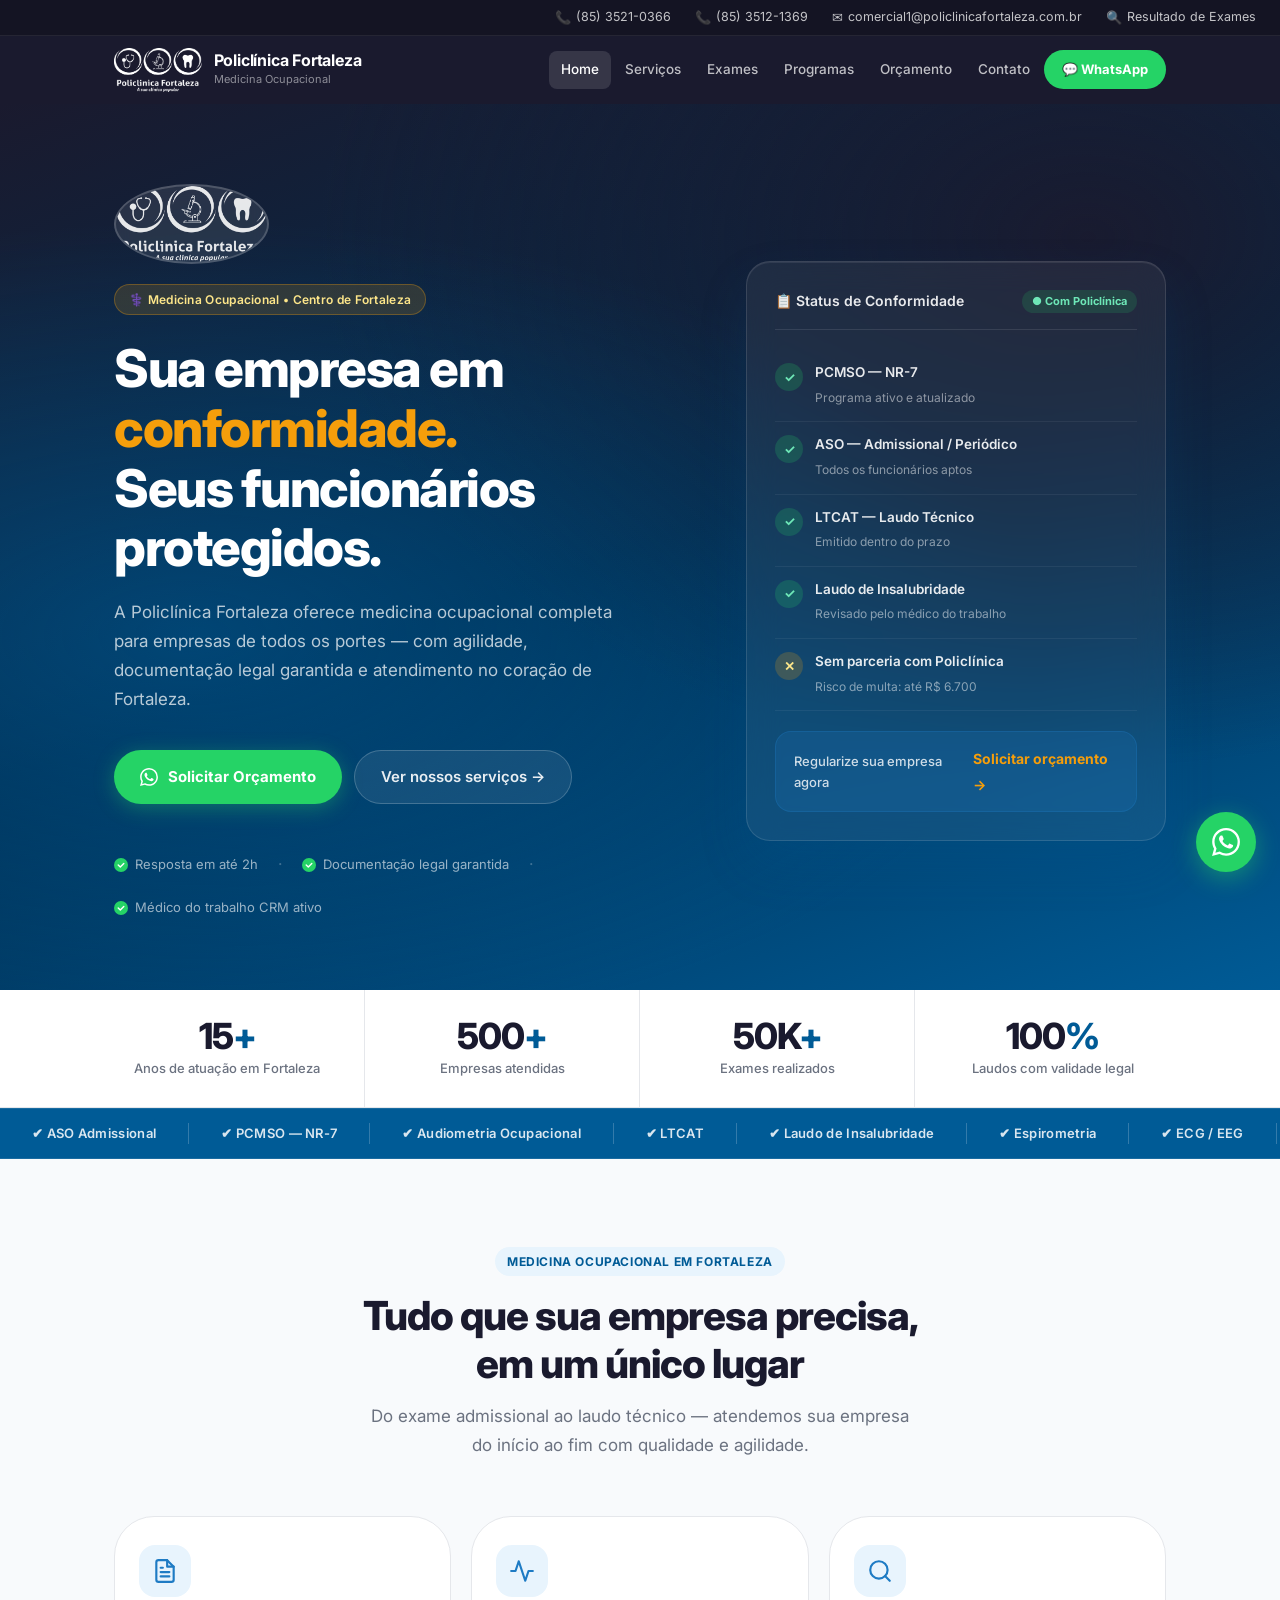
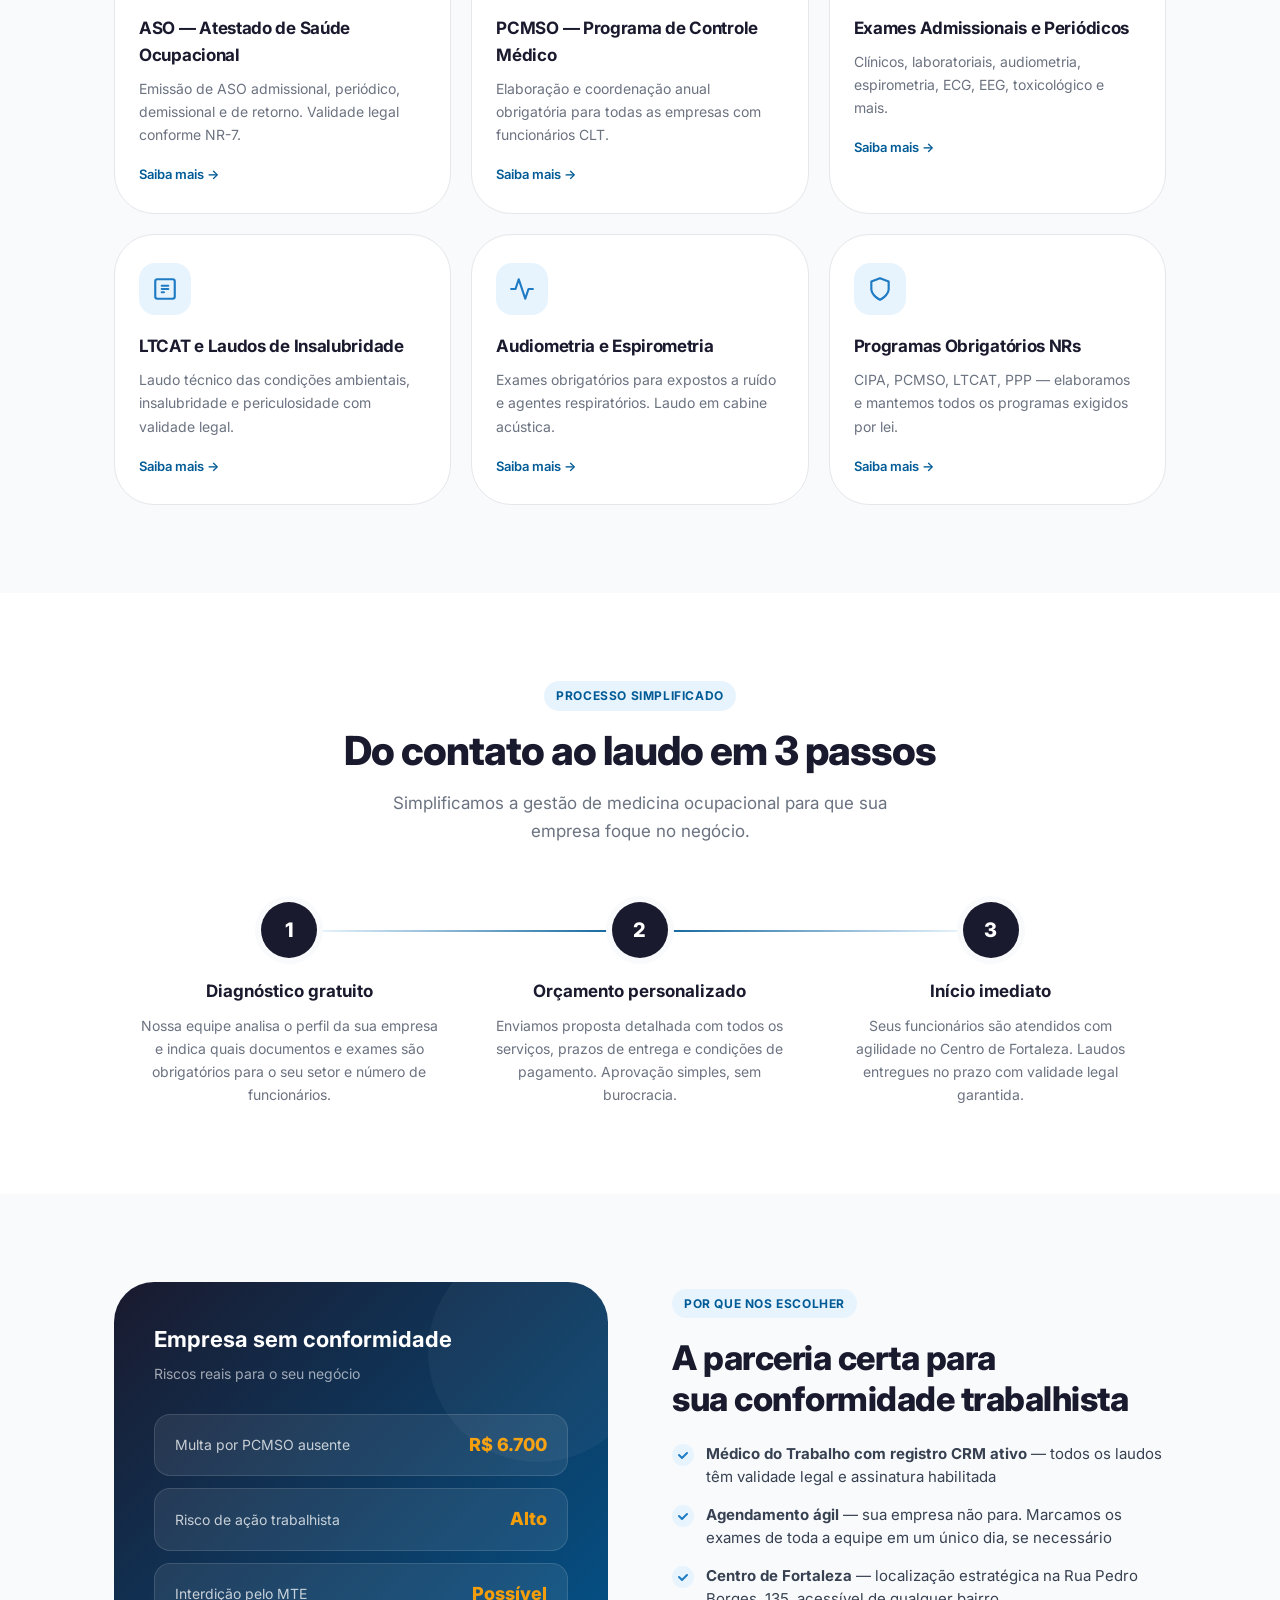
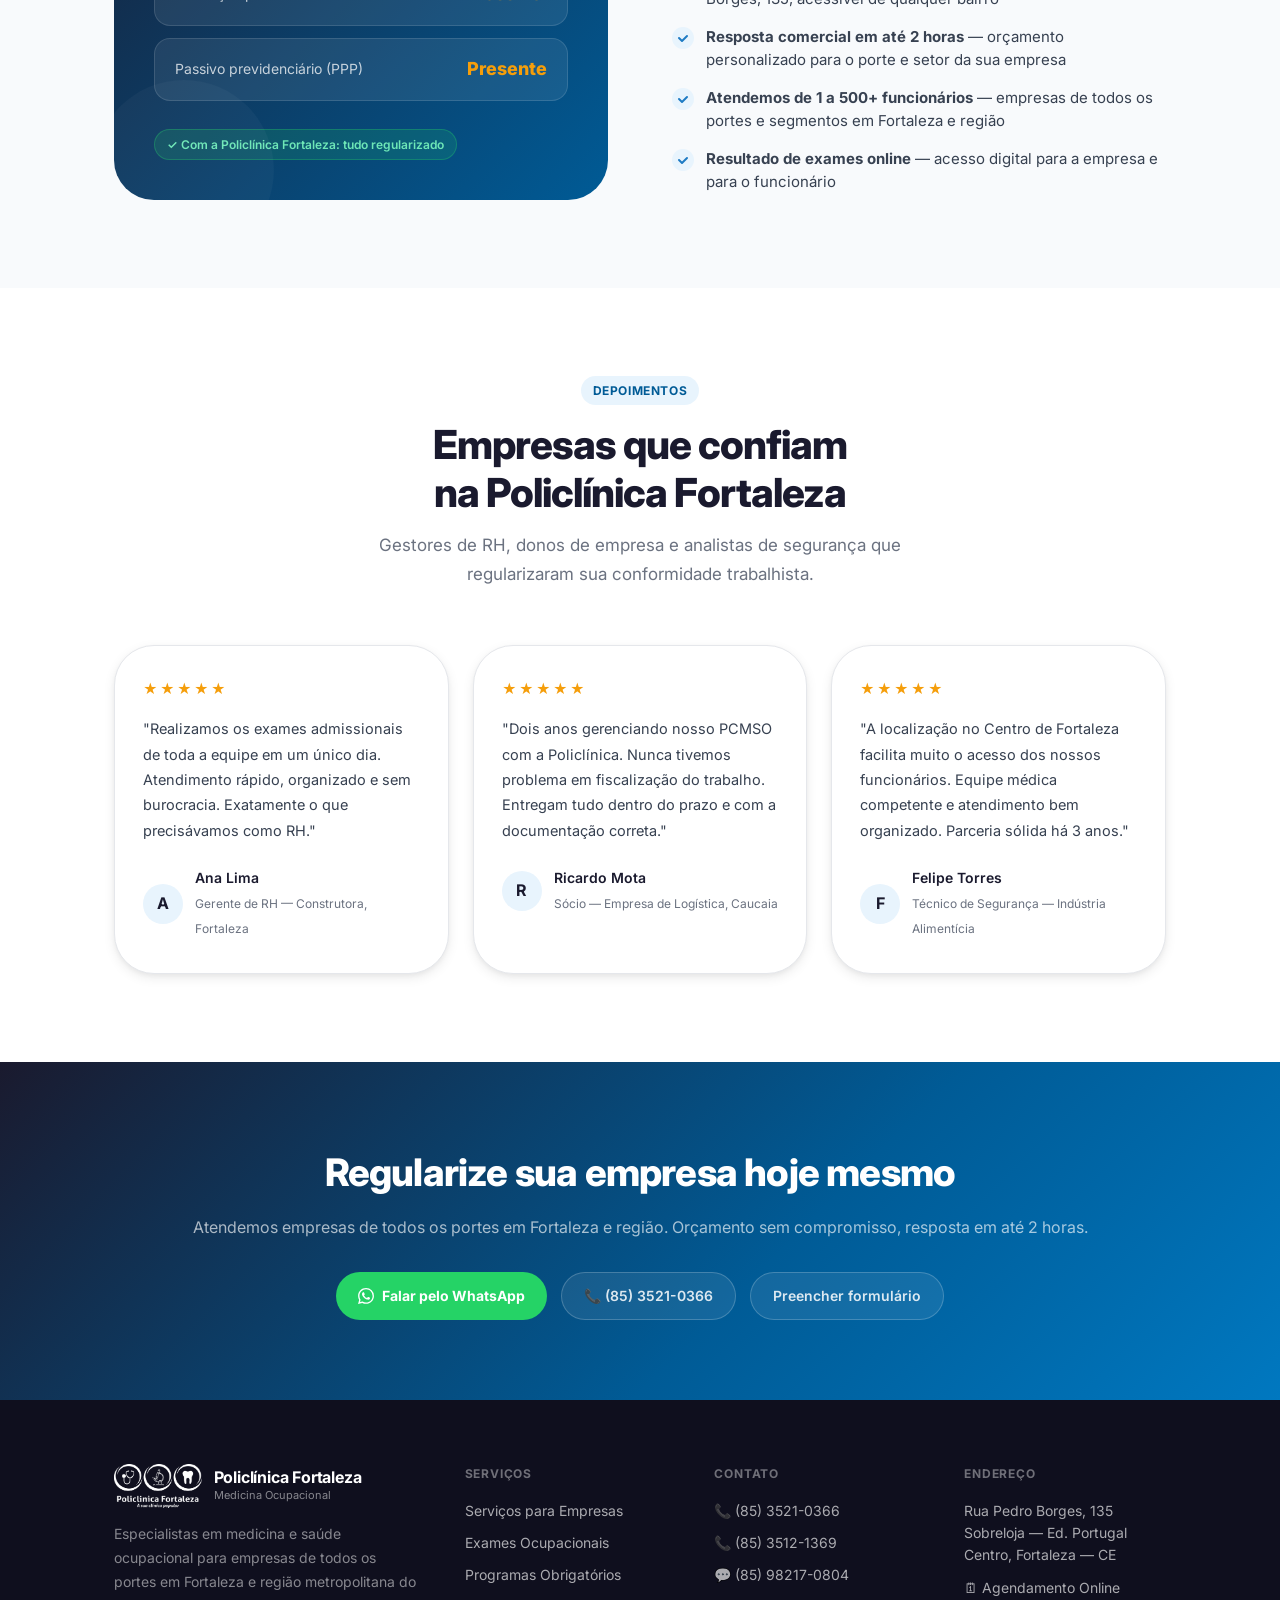
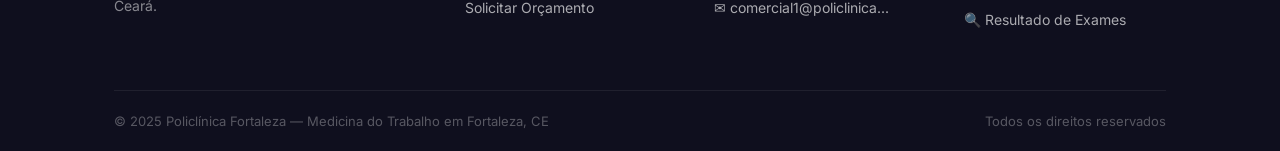
==== commit c6cbd489: "Adiciona logo real da Policlínica Fortaleza em todas as páginas Substitui placeholder de texto PF pe" ====
--- a/index.html
+++ b/index.html
@@ -22,7 +22,7 @@
   </div>
   <div class="header-main container">
     <div class="logo-wrap">
-      <div class="logo-icon">PF</div>
+      <img src="logo.png" alt="Policlínica Fortaleza" class="logo-icon">
       <div class="logo-text">
         <strong>Policlínica Fortaleza</strong>
         <span>Medicina Ocupacional</span>
@@ -45,7 +45,7 @@
   <div class="container">
     <div class="hero-grid">
       <div class="hero-content">
-        <div class="logo-circle">PF</div>
+        <img src="logo.png" alt="Policlínica Fortaleza" class="logo-circle" style="height:80px;width:auto;opacity:.9;display:block;margin-bottom:20px;">
         <div class="hero-badge">⚕️ Medicina Ocupacional • Centro de Fortaleza</div>
         <h1>Sua empresa em <em>conformidade.</em><br>Seus funcionários protegidos.</h1>
         <p class="hero-sub">A Policlínica Fortaleza oferece medicina ocupacional completa para empresas de todos os portes — com agilidade, documentação legal garantida e atendimento no coração de Fortaleza.</p>
@@ -408,7 +408,7 @@
     <div class="footer-main">
       <div class="footer-brand">
         <div class="logo-wrap">
-          <div class="logo-icon">PF</div>
+          <img src="logo.png" alt="Policlínica Fortaleza" class="logo-icon">
           <div class="logo-text">
             <strong>Policlínica Fortaleza</strong>
             <span>Medicina Ocupacional</span>
--- a/style.css
+++ b/style.css
@@ -108,16 +108,11 @@
 }
 .logo-wrap { display: flex; align-items: center; gap: 12px; flex-shrink: 0; }
 .logo-icon {
-  width: 44px; height: 44px;
-  background: rgba(255,255,255,.15);
-  border: 1.5px solid rgba(255,255,255,.25);
-  border-radius: 12px;
-  display: flex; align-items: center; justify-content: center;
-  font-size: 16px;
-  font-weight: 900;
-  color: #fff;
-  letter-spacing: -1px;
+  height: 44px;
+  width: auto;
   flex-shrink: 0;
+  display: block;
+  object-fit: contain;
 }
 .logo-text strong {
   display: block;
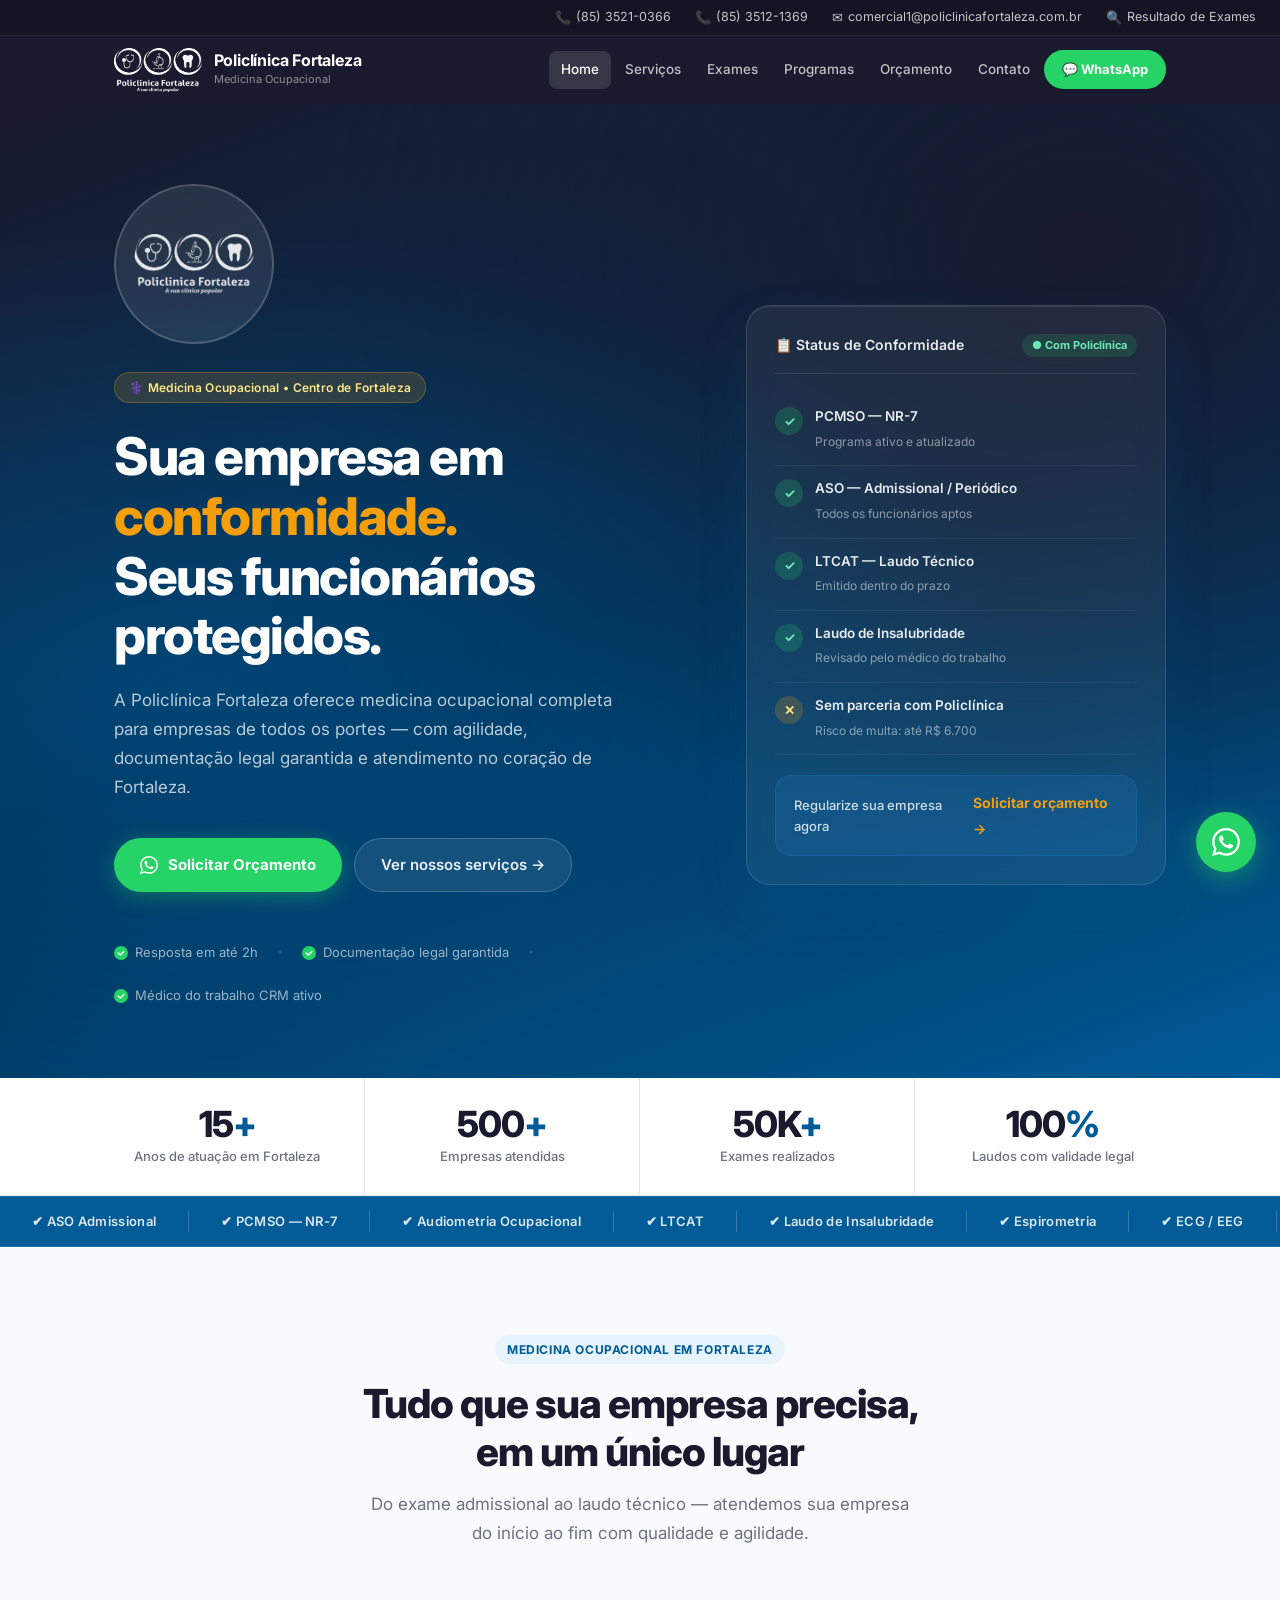
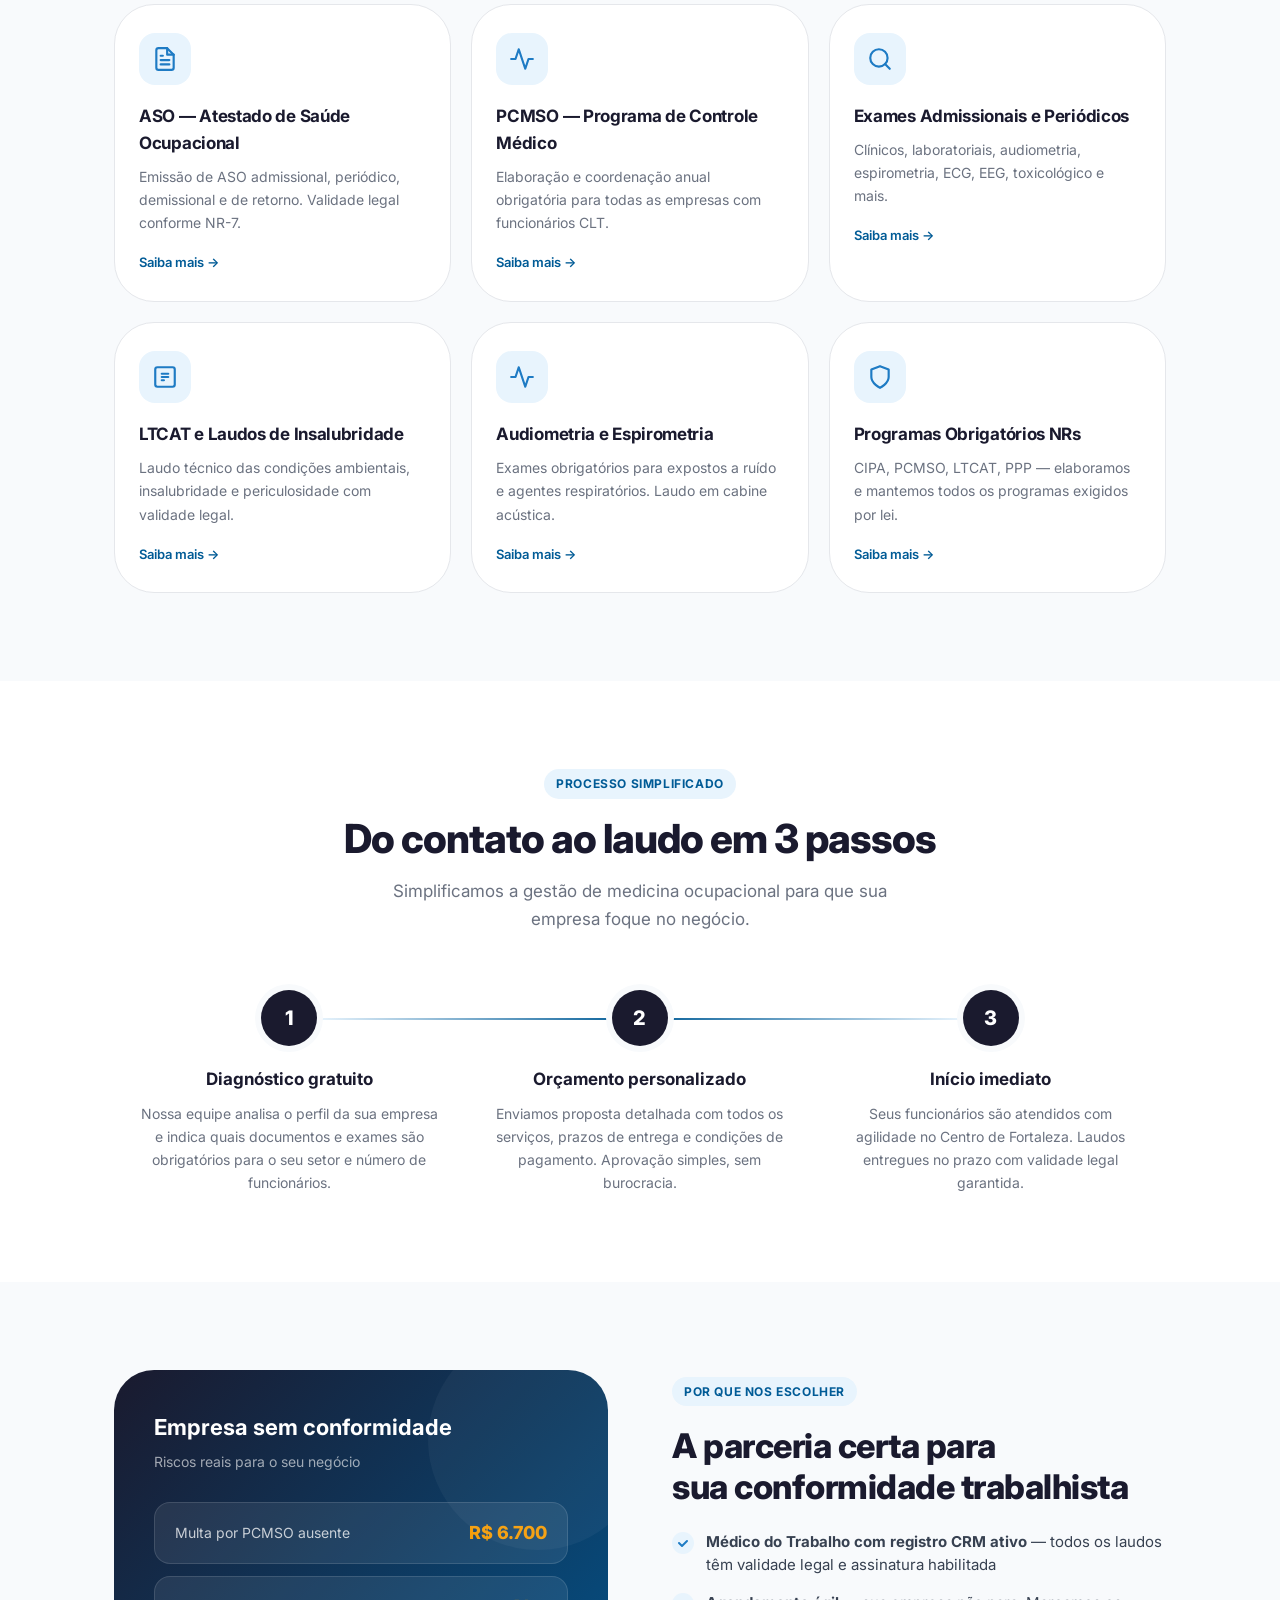
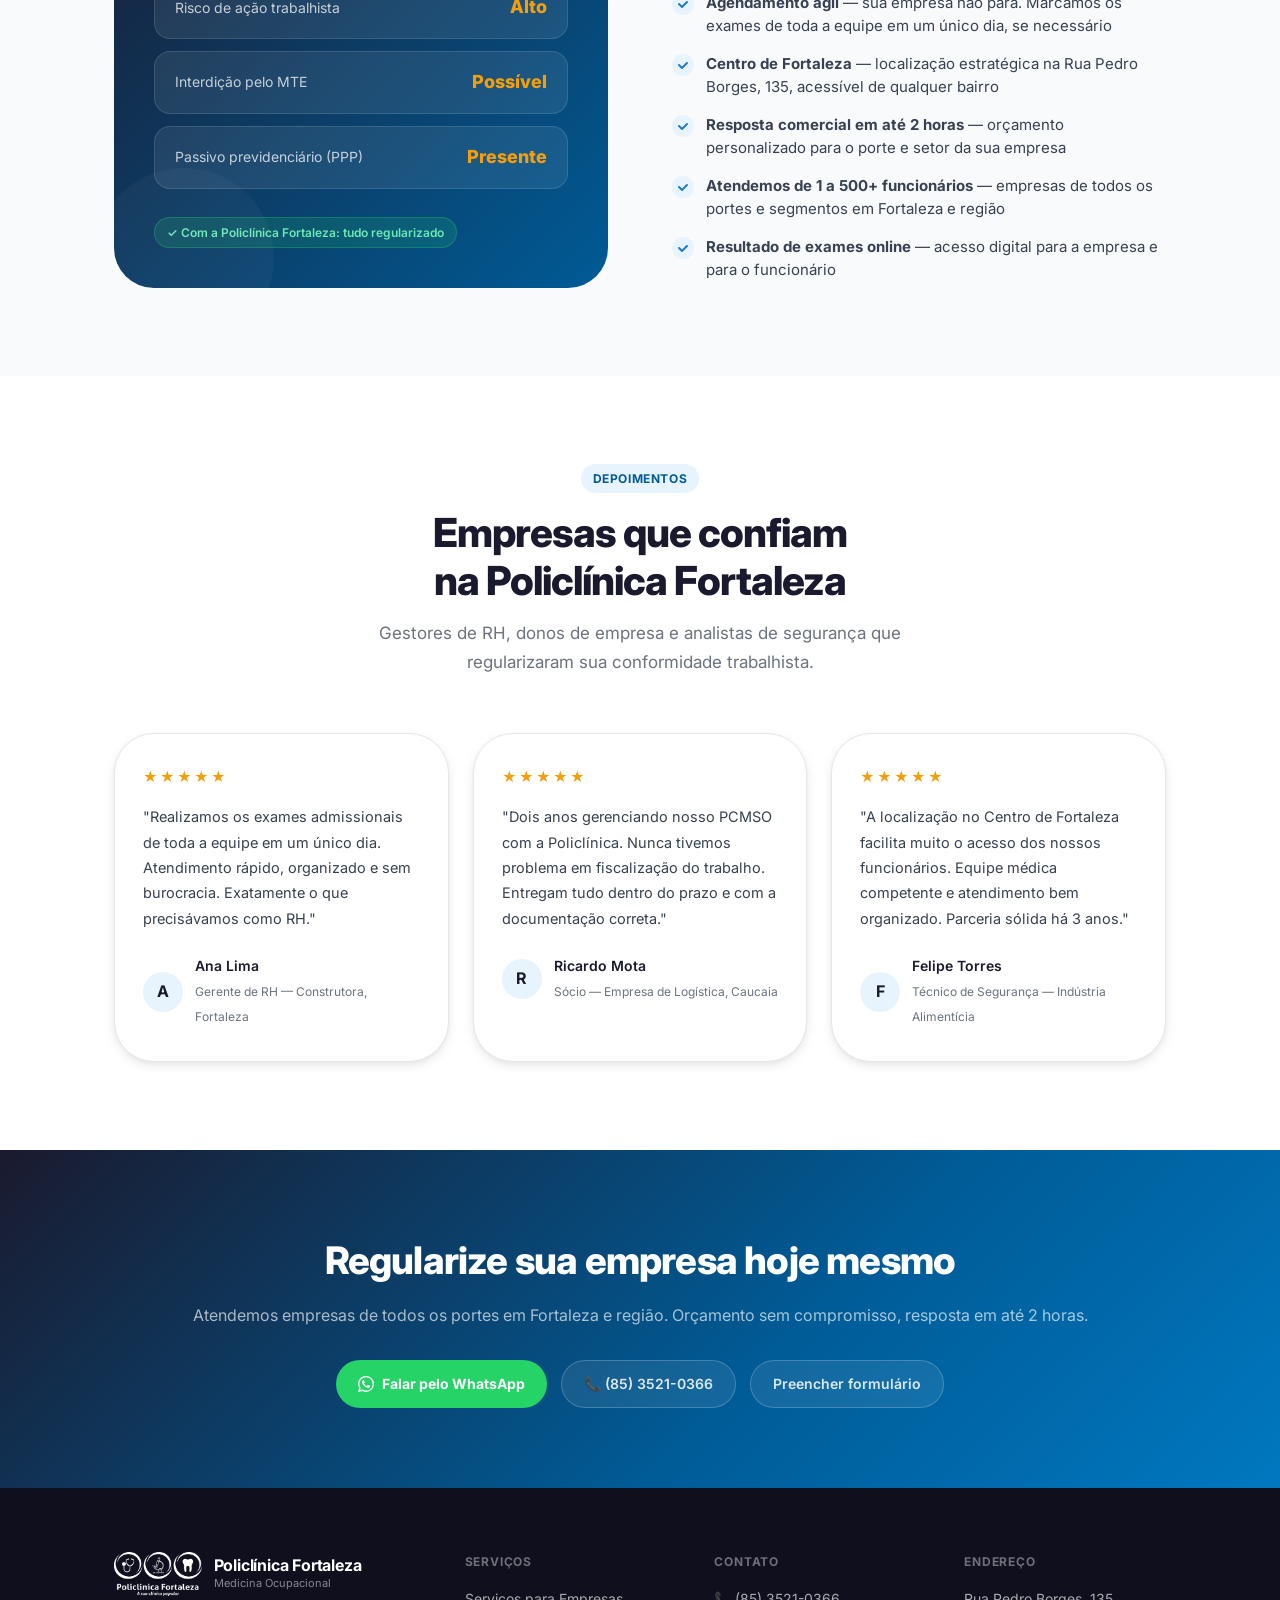
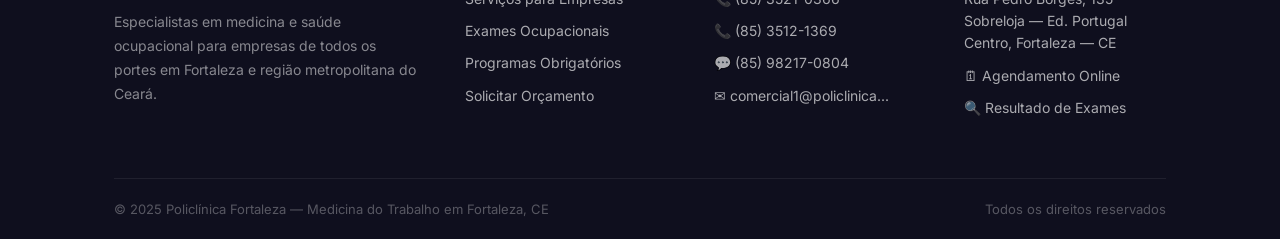
==== commit 604f7a9f: "Aumenta circulo da logo no hero para 160px e adiciona object-fit contain" ====
--- a/index.html
+++ b/index.html
@@ -45,7 +45,7 @@
   <div class="container">
     <div class="hero-grid">
       <div class="hero-content">
-        <img src="logo.png" alt="Policlínica Fortaleza" class="logo-circle" style="height:80px;width:auto;opacity:.9;display:block;margin-bottom:20px;">
+        <img src="logo.png" alt="Policlínica Fortaleza" class="logo-circle" style="opacity:.9;">
         <div class="hero-badge">⚕️ Medicina Ocupacional • Centro de Fortaleza</div>
         <h1>Sua empresa em <em>conformidade.</em><br>Seus funcionários protegidos.</h1>
         <p class="hero-sub">A Policlínica Fortaleza oferece medicina ocupacional completa para empresas de todos os portes — com agilidade, documentação legal garantida e atendimento no coração de Fortaleza.</p>
--- a/style.css
+++ b/style.css
@@ -966,17 +966,15 @@
 
 /* ---------- LOGO ICON LARGE (hero) ---------- */
 .logo-circle {
-  width: 80px; height: 80px;
+  width: 160px; height: 160px;
   background: rgba(255,255,255,.1);
   border: 2px solid rgba(255,255,255,.2);
   border-radius: 50%;
-  display: flex; align-items: center; justify-content: center;
-  font-size: 28px;
-  font-weight: 900;
-  color: #fff;
-  letter-spacing: -2px;
+  object-fit: contain;
+  padding: 18px;
   margin-bottom: 28px;
   backdrop-filter: blur(8px);
+  display: block;
 }
 
 /* ---------- RESPONSIVE ---------- */
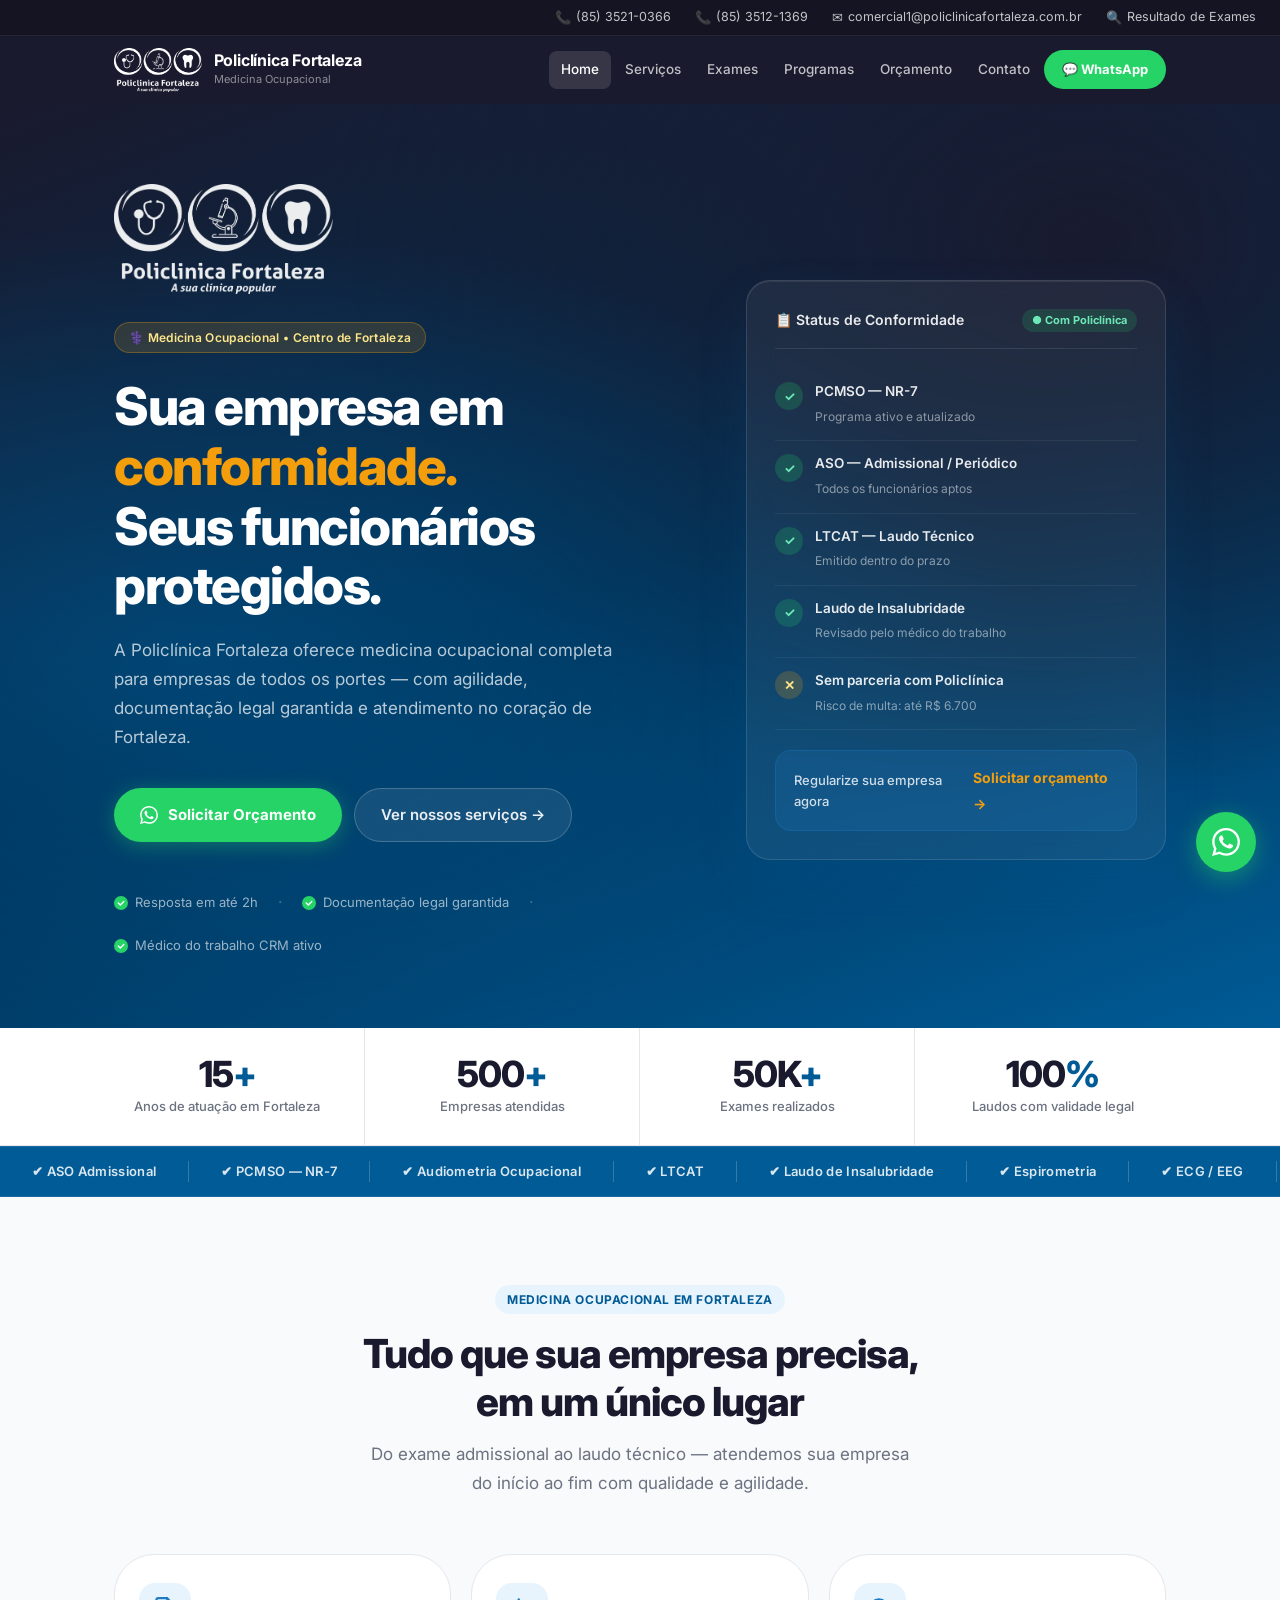
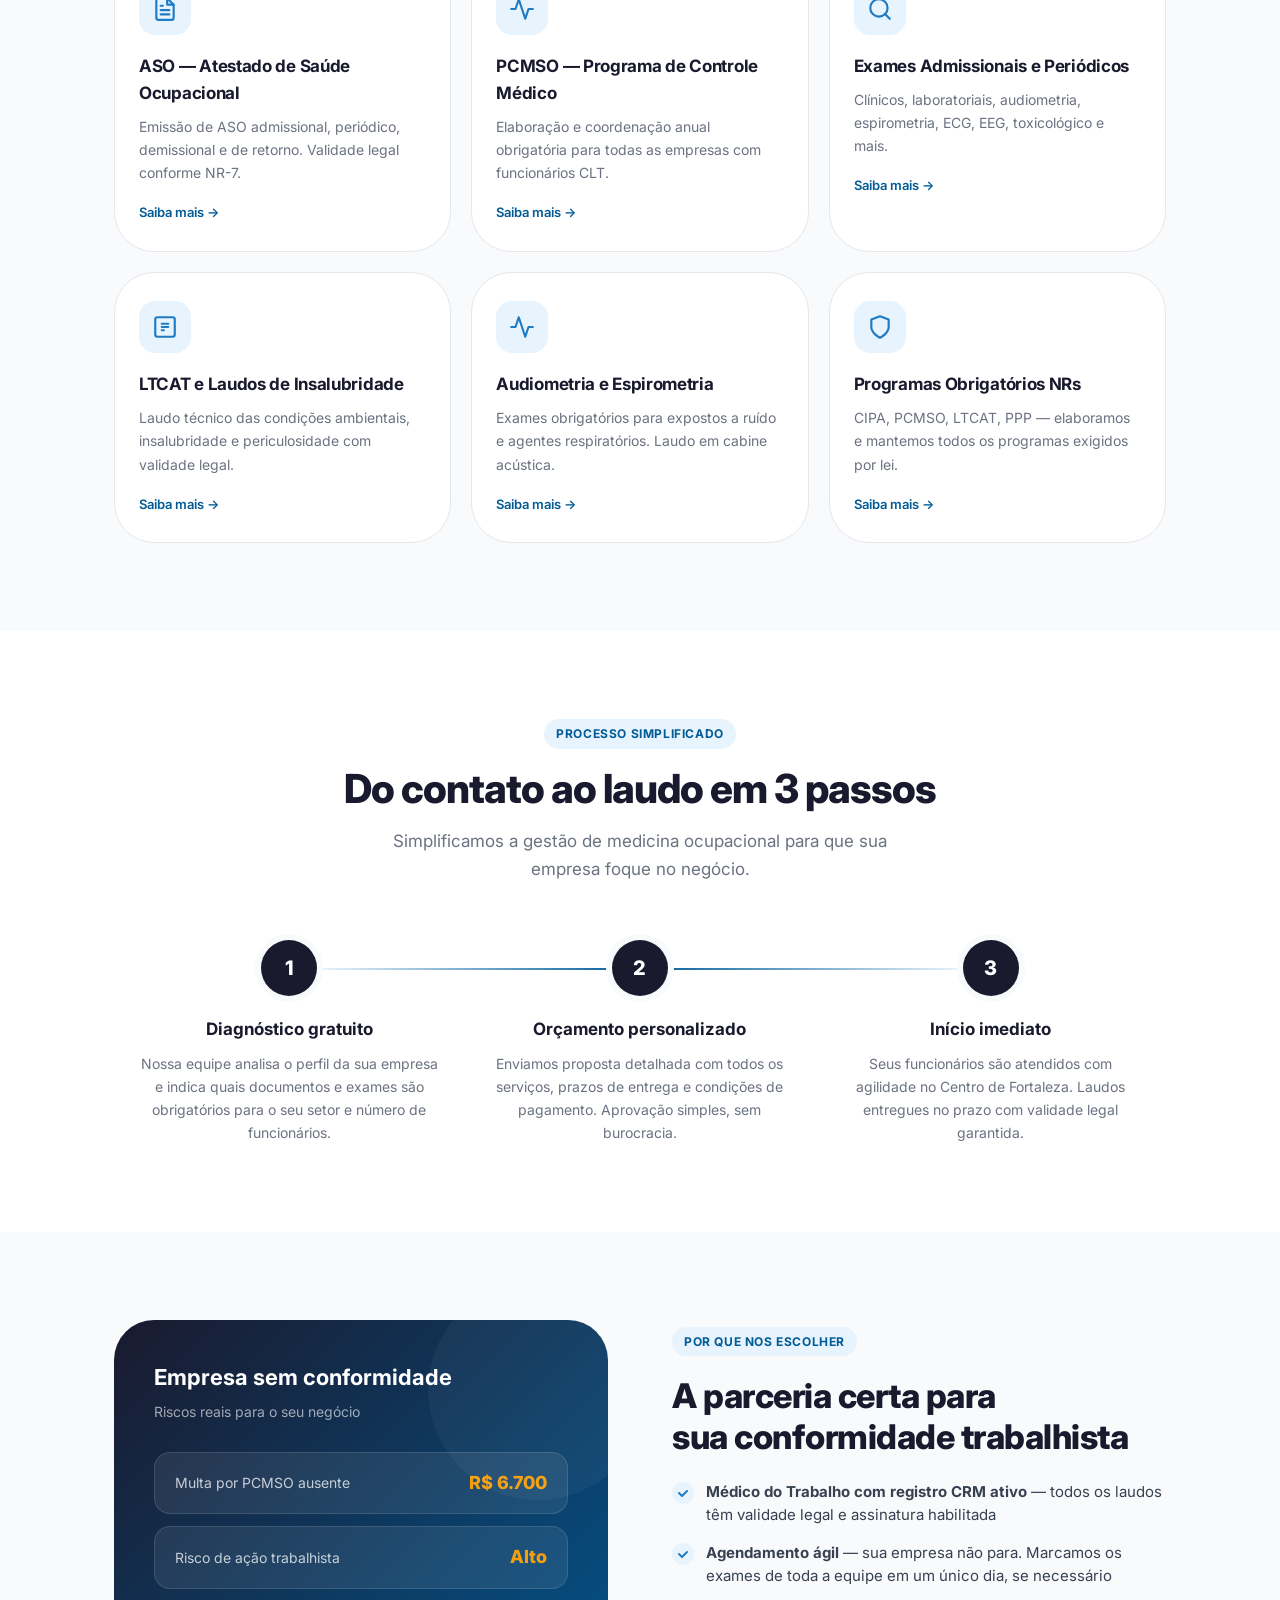
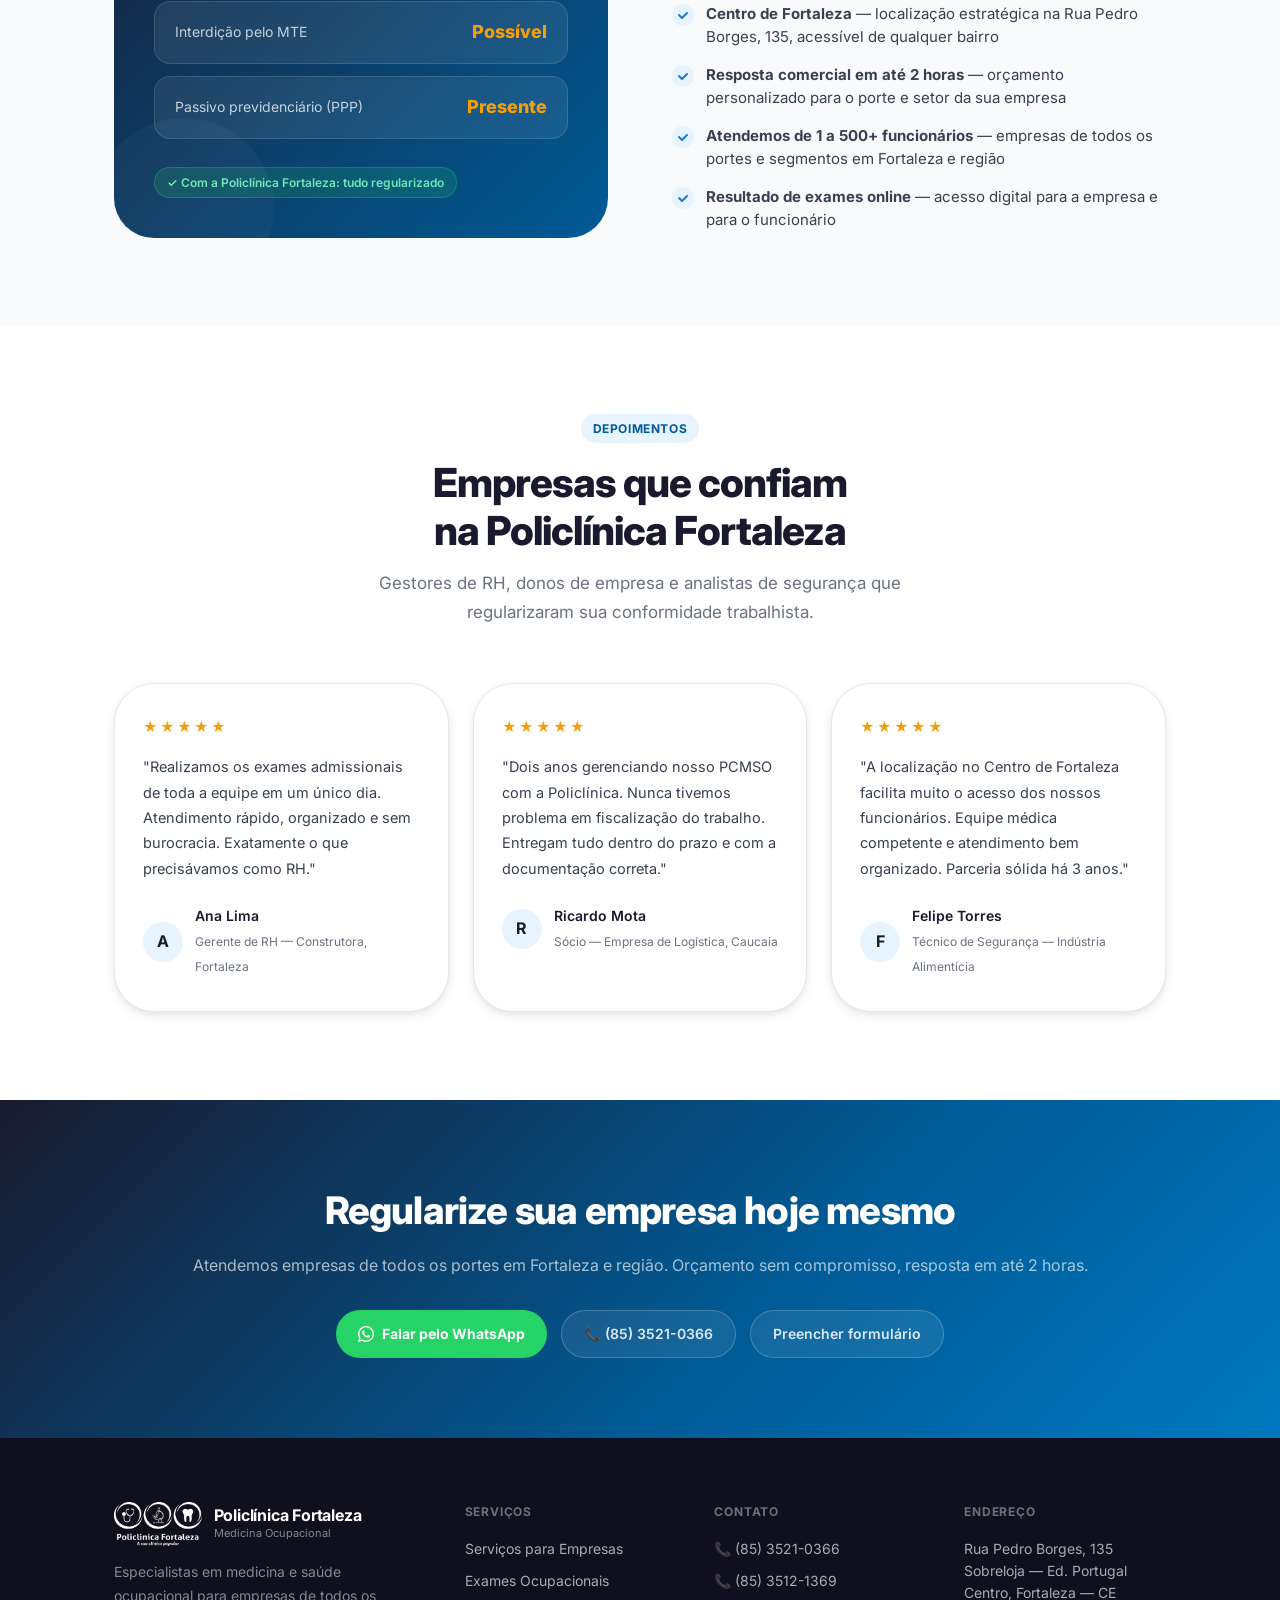
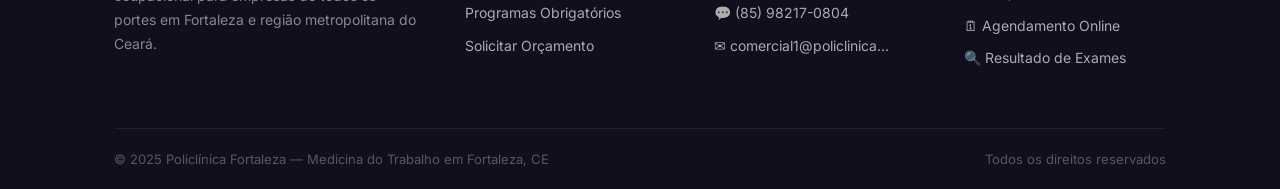
==== commit 36193d69: "Remove circulo clipador do hero e exibe logo inteira sem corte" ====
--- a/index.html
+++ b/index.html
@@ -45,7 +45,7 @@
   <div class="container">
     <div class="hero-grid">
       <div class="hero-content">
-        <img src="logo.png" alt="Policlínica Fortaleza" class="logo-circle" style="opacity:.9;">
+        <img src="logo.png" alt="Policlínica Fortaleza" class="hero-logo-img">
         <div class="hero-badge">⚕️ Medicina Ocupacional • Centro de Fortaleza</div>
         <h1>Sua empresa em <em>conformidade.</em><br>Seus funcionários protegidos.</h1>
         <p class="hero-sub">A Policlínica Fortaleza oferece medicina ocupacional completa para empresas de todos os portes — com agilidade, documentação legal garantida e atendimento no coração de Fortaleza.</p>
--- a/style.css
+++ b/style.css
@@ -965,16 +965,12 @@
 .marquee-dot { color: rgba(255,255,255,.4); font-size: 18px; }
 
 /* ---------- LOGO ICON LARGE (hero) ---------- */
-.logo-circle {
-  width: 160px; height: 160px;
-  background: rgba(255,255,255,.1);
-  border: 2px solid rgba(255,255,255,.2);
-  border-radius: 50%;
-  object-fit: contain;
-  padding: 18px;
+.hero-logo-img {
+  height: 110px;
+  width: auto;
+  opacity: .92;
+  display: block;
   margin-bottom: 28px;
-  backdrop-filter: blur(8px);
-  display: block;
 }
 
 /* ---------- RESPONSIVE ---------- */
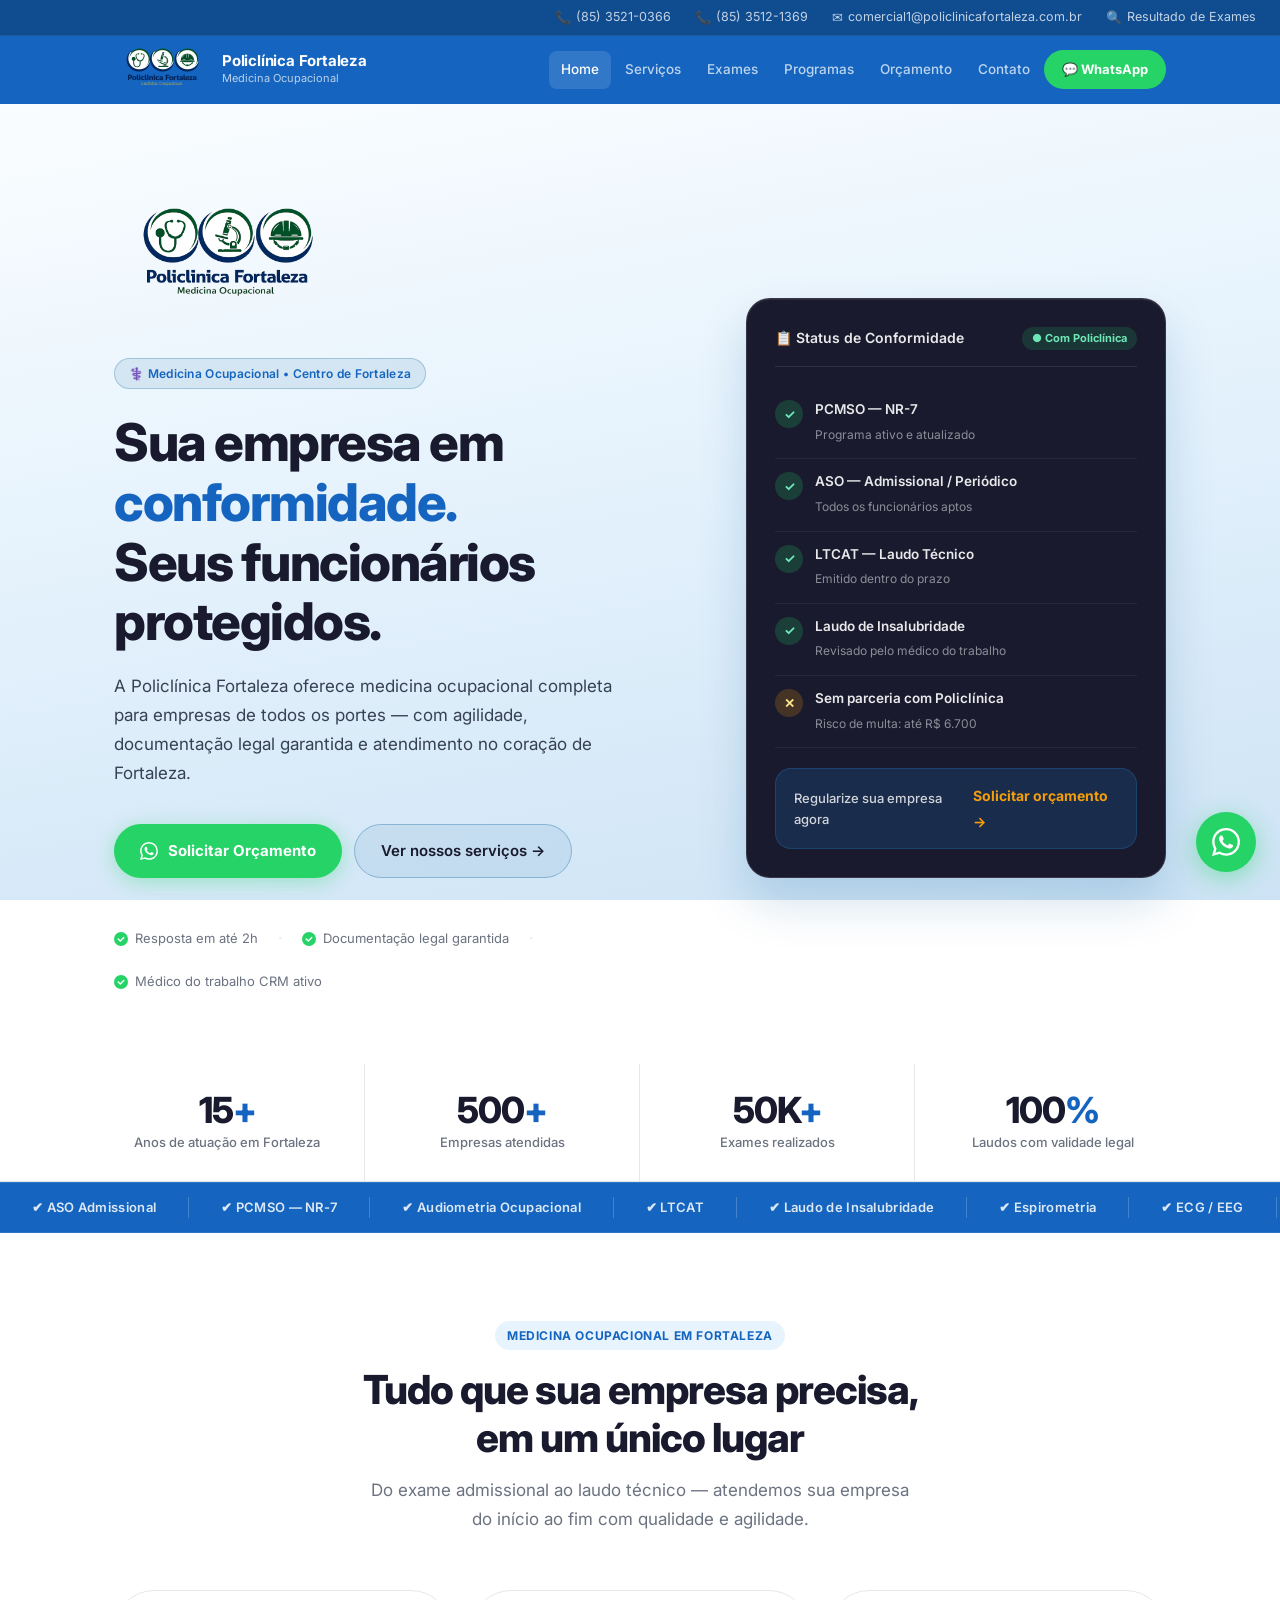
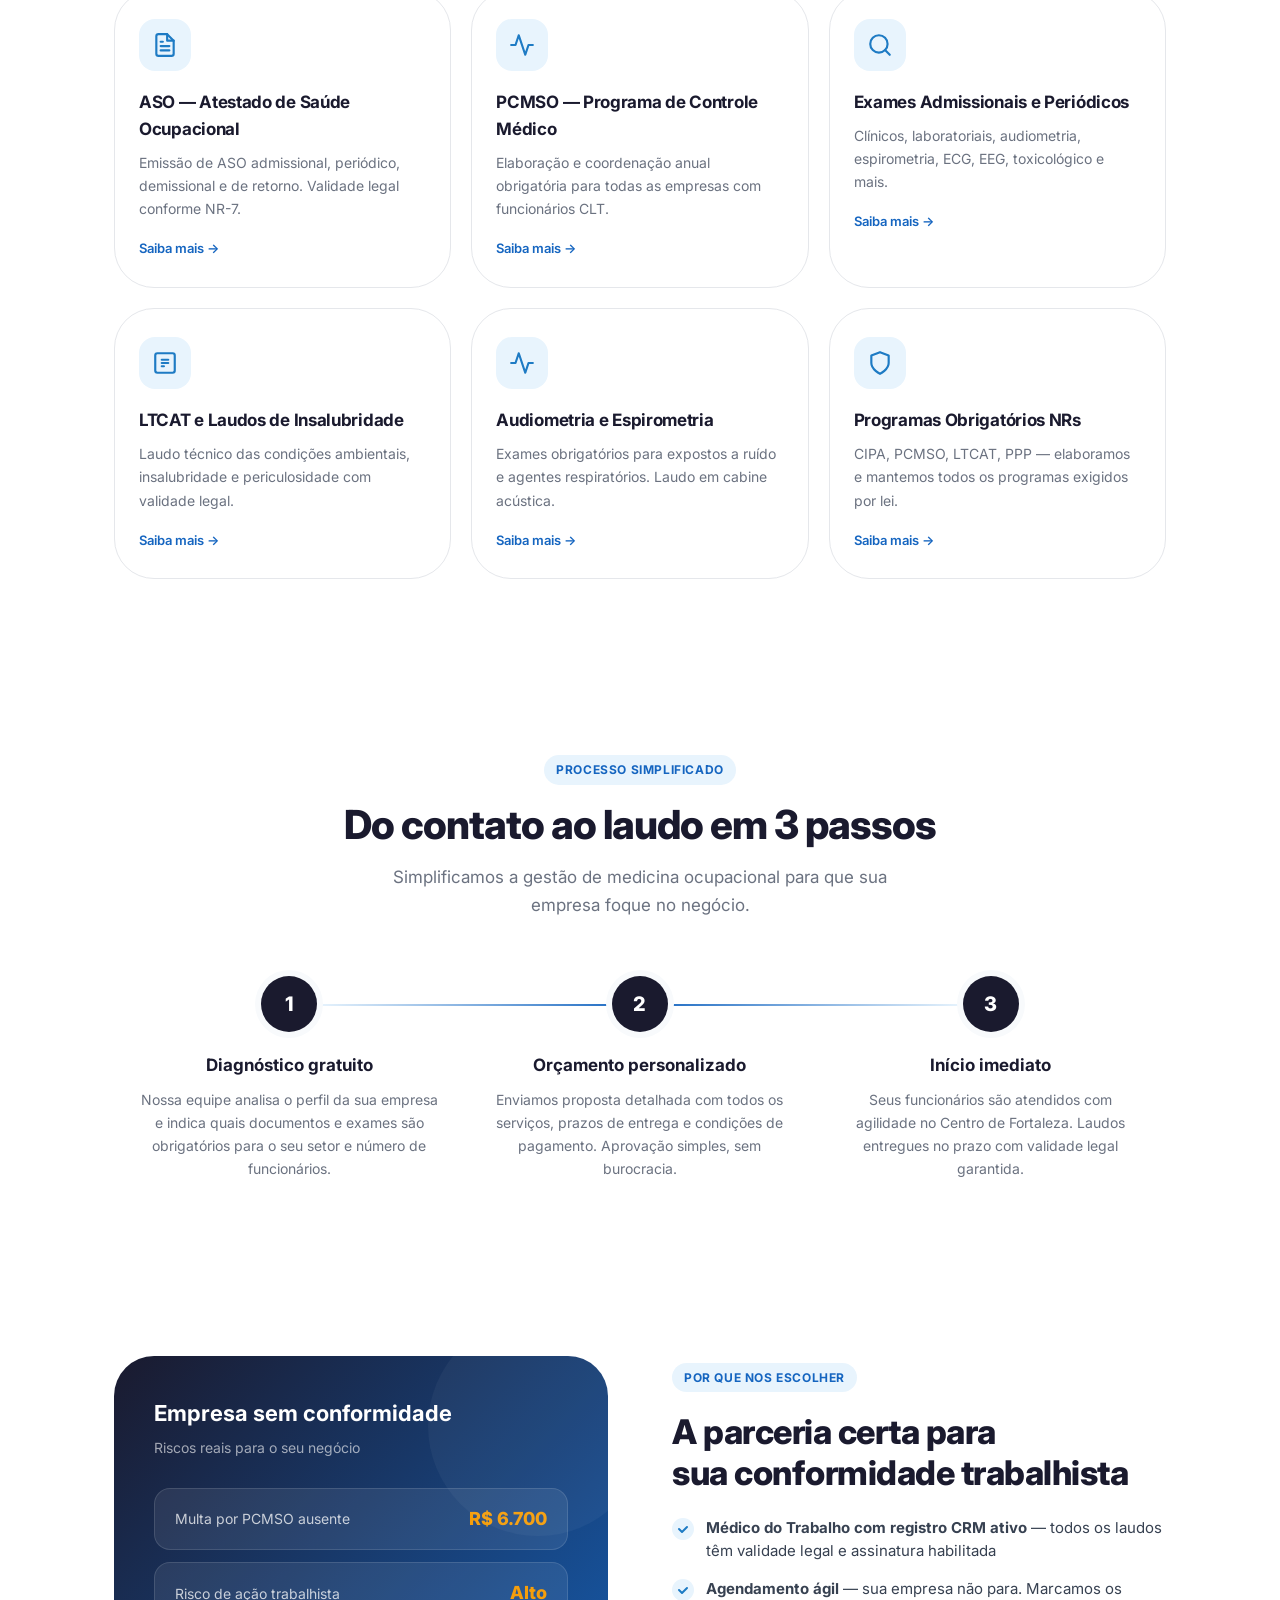
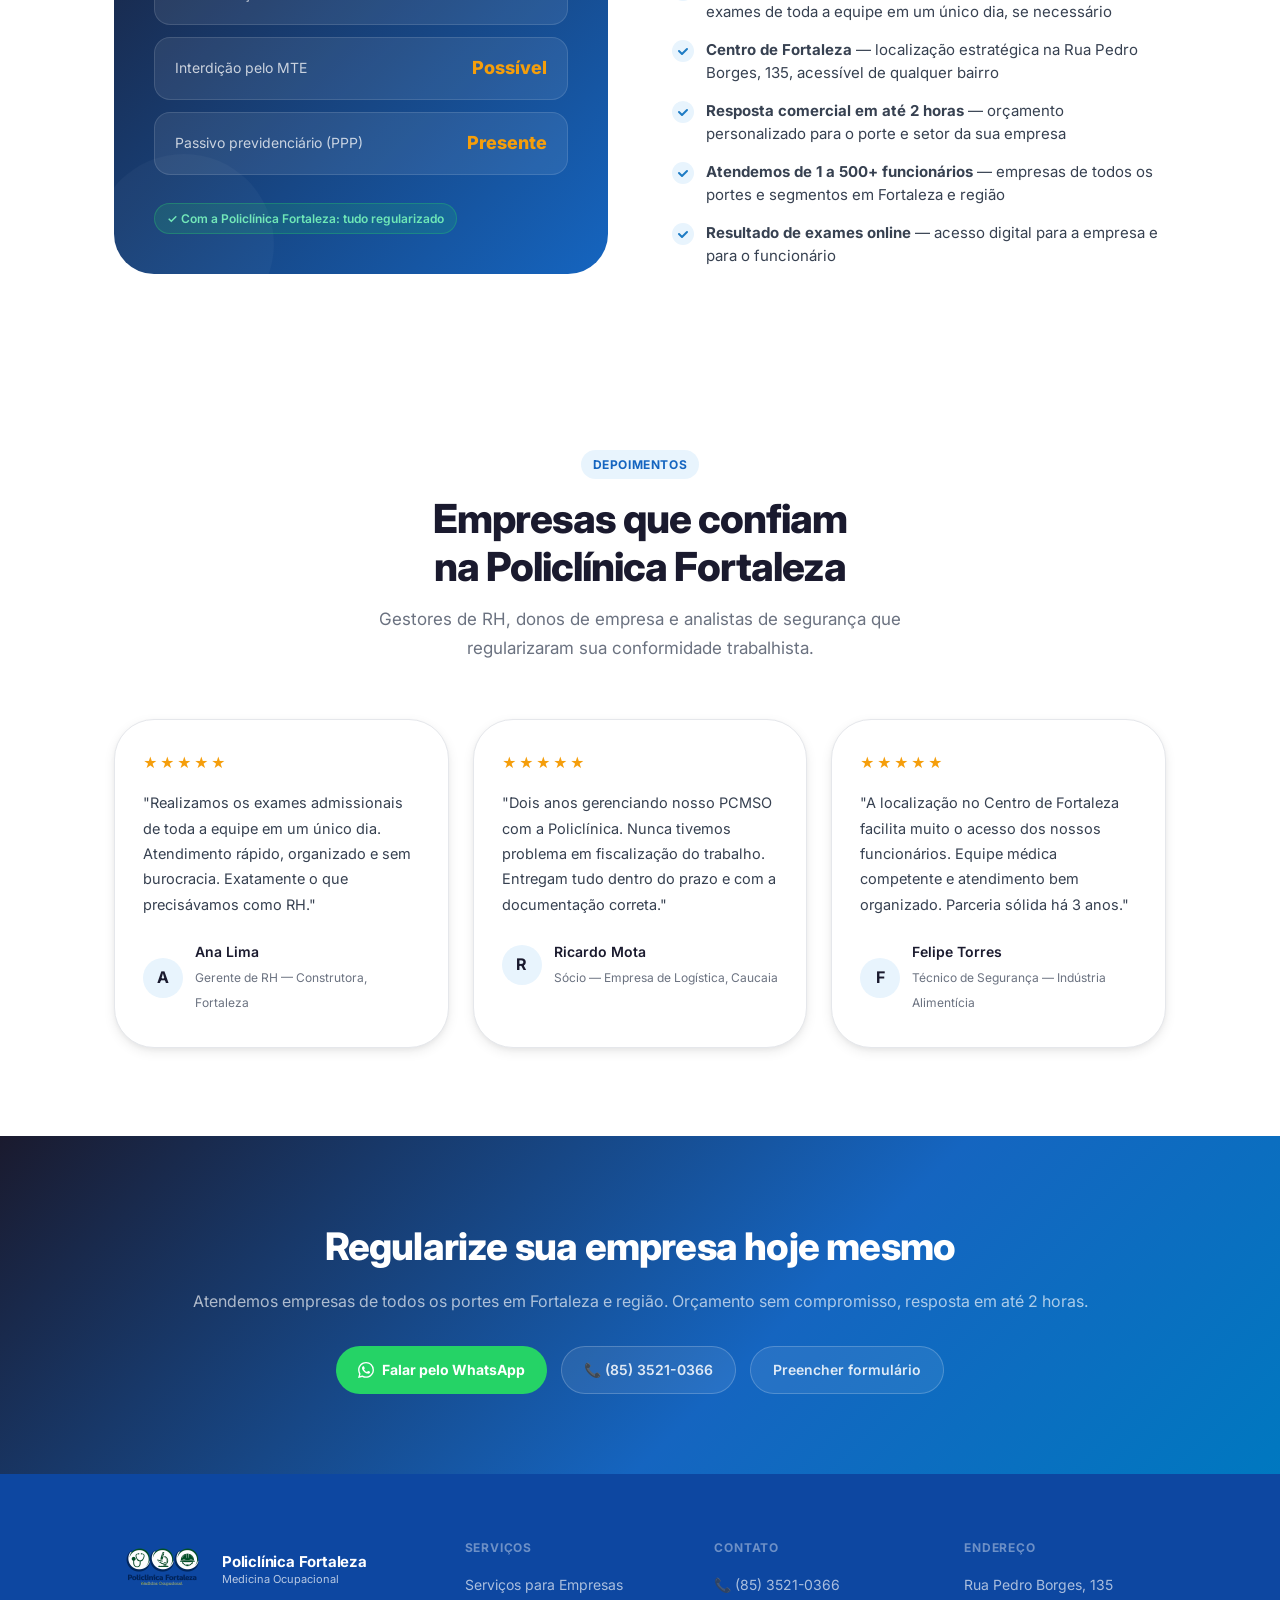
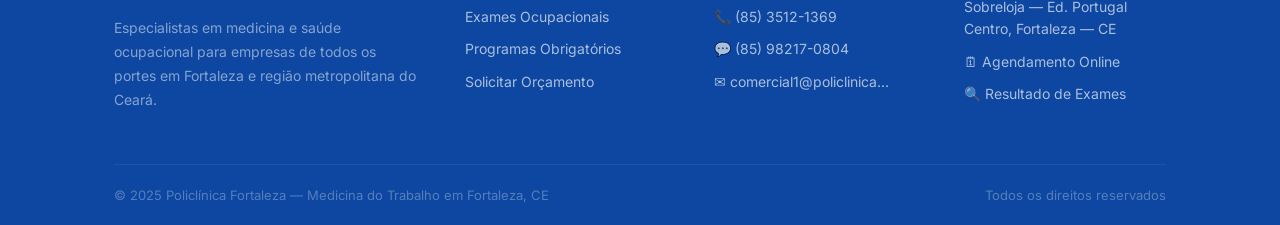
==== commit 637bc4b6: "Logo maior (64px), sem fundo branco, cache-bust CSS v3" ====
--- a/index.html
+++ b/index.html
@@ -1,11 +1,11 @@
-<!DOCTYPE html>
+﻿<!DOCTYPE html>
 <html lang="pt-BR">
 <head>
   <meta charset="UTF-8">
   <meta name="viewport" content="width=device-width, initial-scale=1.0">
   <title>Medicina do Trabalho em Fortaleza | Policlínica Fortaleza</title>
   <meta name="description" content="Clínica especializada em medicina ocupacional para empresas em Fortaleza. ASO, PCMSO, LTCAT, exames e laudos. Atendimento ágil no Centro. Solicite orçamento!">
-  <link rel="stylesheet" href="style.css">
+  <link rel="stylesheet" href="style.css?v=3">
   <script type="application/ld+json">
   {"@context":"https://schema.org","@type":"MedicalClinic","name":"Policlínica Fortaleza","description":"Medicina ocupacional e saúde do trabalho para empresas em Fortaleza","telephone":["+55-85-3521-0366","+55-85-3512-1369"],"address":{"@type":"PostalAddress","streetAddress":"Rua Pedro Borges, 135, Sobreloja — Ed. Portugal","addressLocality":"Fortaleza","addressRegion":"CE","addressCountry":"BR"},"medicalSpecialty":"OccupationalMedicine"}
   </script>
--- a/style.css
+++ b/style.css
@@ -8,9 +8,9 @@
   /* Cores originais do site policlinicafortaleza.com.br */
   --navy:        #1a1a2e;   /* --color-dark original */
   --navy-dark:   #0f0f1e;
-  --navy-mid:    #005b96;   /* --color-primary original */
-  --blue:        #005b96;   /* --color-primary original */
-  --blue-mid:    #1a6faa;
+  --navy-mid:    #1565c0;
+  --blue:        #1565c0;
+  --blue-mid:    #1976d2;
   --blue-light:  #e8f4fd;   /* --color-accent original */
   --amber:       #F59E0B;
   --amber-light: #FEF3C7;
@@ -38,11 +38,16 @@
 
 /* ---------- Reset & Base ---------- */
 *, *::before, *::after { box-sizing: border-box; margin: 0; padding: 0; }
-html { scroll-behavior: smooth; }
+html {
+  scroll-behavior: smooth;
+  min-height: 100%;
+  background: linear-gradient(170deg, #ffffff 0%, #e8f4fd 45%, #cde3f5 100%);
+  background-attachment: fixed;
+}
 body {
   font-family: 'Inter', -apple-system, BlinkMacSystemFont, sans-serif;
   color: var(--text);
-  background: var(--white);
+  background: transparent;
   line-height: 1.6;
   -webkit-font-smoothing: antialiased;
 }
@@ -74,7 +79,7 @@
   position: sticky;
   top: 0;
   z-index: 1000;
-  background: var(--navy);
+  background: var(--blue);
 }
 .header-strip {
   background: rgba(0,0,0,.25);
@@ -108,7 +113,7 @@
 }
 .logo-wrap { display: flex; align-items: center; gap: 12px; flex-shrink: 0; }
 .logo-icon {
-  height: 44px;
+  height: 64px;
   width: auto;
   flex-shrink: 0;
   display: block;
@@ -117,14 +122,14 @@
 .logo-text strong {
   display: block;
   color: #fff;
-  font-size: 16px;
+  font-size: 15px;
   font-weight: 700;
   letter-spacing: -.2px;
   line-height: 1.2;
 }
 .logo-text span {
   display: block;
-  color: rgba(255,255,255,.5);
+  color: rgba(255,255,255,.7);
   font-size: 11px;
   font-weight: 400;
 }
@@ -154,16 +159,12 @@
 
 /* ---------- HERO ---------- */
 .hero {
-  background: var(--navy);
-  background-image:
-    radial-gradient(ellipse at 15% 60%, rgba(0,91,150,.55) 0%, transparent 55%),
-    radial-gradient(ellipse at 85% 15%, rgba(26,26,46,.95) 0%, transparent 50%),
-    linear-gradient(160deg, var(--navy) 0%, #002d50 50%, var(--navy-mid) 100%);
+  background: transparent;
   min-height: 92vh;
   display: flex;
   align-items: center;
   padding: 80px 0 72px;
-  color: #fff;
+  color: var(--navy);
   overflow: hidden;
   position: relative;
 }
@@ -177,9 +178,9 @@
   display: inline-flex;
   align-items: center;
   gap: 8px;
-  background: rgba(245,158,11,.15);
-  border: 1px solid rgba(245,158,11,.3);
-  color: #FDE68A;
+  background: rgba(0,91,150,.1);
+  border: 1px solid rgba(0,91,150,.25);
+  color: var(--blue);
   font-size: 12px;
   font-weight: 600;
   padding: 5px 14px;
@@ -193,15 +194,15 @@
   line-height: 1.15;
   letter-spacing: -1.5px;
   margin-bottom: 20px;
-  color: #fff;
+  color: var(--navy);
 }
 .hero h1 em {
   font-style: normal;
-  color: var(--amber);
+  color: var(--blue);
 }
 .hero-sub {
   font-size: 17px;
-  color: rgba(255,255,255,.72);
+  color: var(--text-2);
   max-width: 500px;
   line-height: 1.7;
   margin-bottom: 36px;
@@ -226,16 +227,16 @@
   display: inline-flex;
   align-items: center;
   gap: 10px;
-  background: rgba(255,255,255,.08);
-  color: rgba(255,255,255,.9);
+  background: rgba(0,91,150,.08);
+  color: var(--navy);
   font-size: 15px;
   font-weight: 600;
   padding: 14px 26px;
   border-radius: 50px;
-  border: 1px solid rgba(255,255,255,.2);
+  border: 1px solid rgba(0,91,150,.3);
   transition: all .2s;
 }
-.btn-ghost-hero:hover { background: rgba(255,255,255,.15); color: #fff; border-color: rgba(255,255,255,.35); }
+.btn-ghost-hero:hover { background: rgba(0,91,150,.15); color: var(--navy); border-color: var(--blue); }
 
 .hero-proof {
   display: flex;
@@ -248,14 +249,14 @@
   align-items: center;
   gap: 7px;
   font-size: 13px;
-  color: rgba(255,255,255,.6);
-}
-.proof-dot { color: rgba(255,255,255,.25); }
+  color: var(--text-3);
+}
+.proof-dot { color: var(--border); }
 
 /* Hero Visual — compliance card */
 .hero-visual { position: relative; }
 .compliance-card {
-  background: rgba(255,255,255,.06);
+  background: var(--navy);
   border: 1px solid rgba(255,255,255,.12);
   backdrop-filter: blur(16px);
   border-radius: var(--r-lg);
@@ -330,7 +331,7 @@
 
 /* ---------- STATS BAR ---------- */
 .stats-bar {
-  background: var(--white);
+  background: rgba(255,255,255,.5);
   border-bottom: 1px solid var(--border);
   padding: 0;
 }
@@ -363,7 +364,7 @@
 /* ---------- SECTIONS ---------- */
 .section { padding: 88px 0; }
 .section-sm { padding: 56px 0; }
-.section-alt { background: var(--bg); }
+.section-alt { background: rgba(255,255,255,.45); }
 .section-navy { background: var(--navy-dark); }
 
 .section-header { text-align: center; margin-bottom: 56px; }
@@ -870,8 +871,8 @@
 
 /* ---------- FOOTER ---------- */
 .site-footer {
-  background: var(--navy-dark);
-  color: rgba(255,255,255,.6);
+  background: #0d47a1;
+  color: rgba(255,255,255,.75);
 }
 .footer-main {
   display: grid;
@@ -966,11 +967,10 @@
 
 /* ---------- LOGO ICON LARGE (hero) ---------- */
 .hero-logo-img {
-  height: 110px;
+  height: 150px;
   width: auto;
-  opacity: .92;
   display: block;
-  margin-bottom: 28px;
+  margin-bottom: 24px;
 }
 
 /* ---------- RESPONSIVE ---------- */
